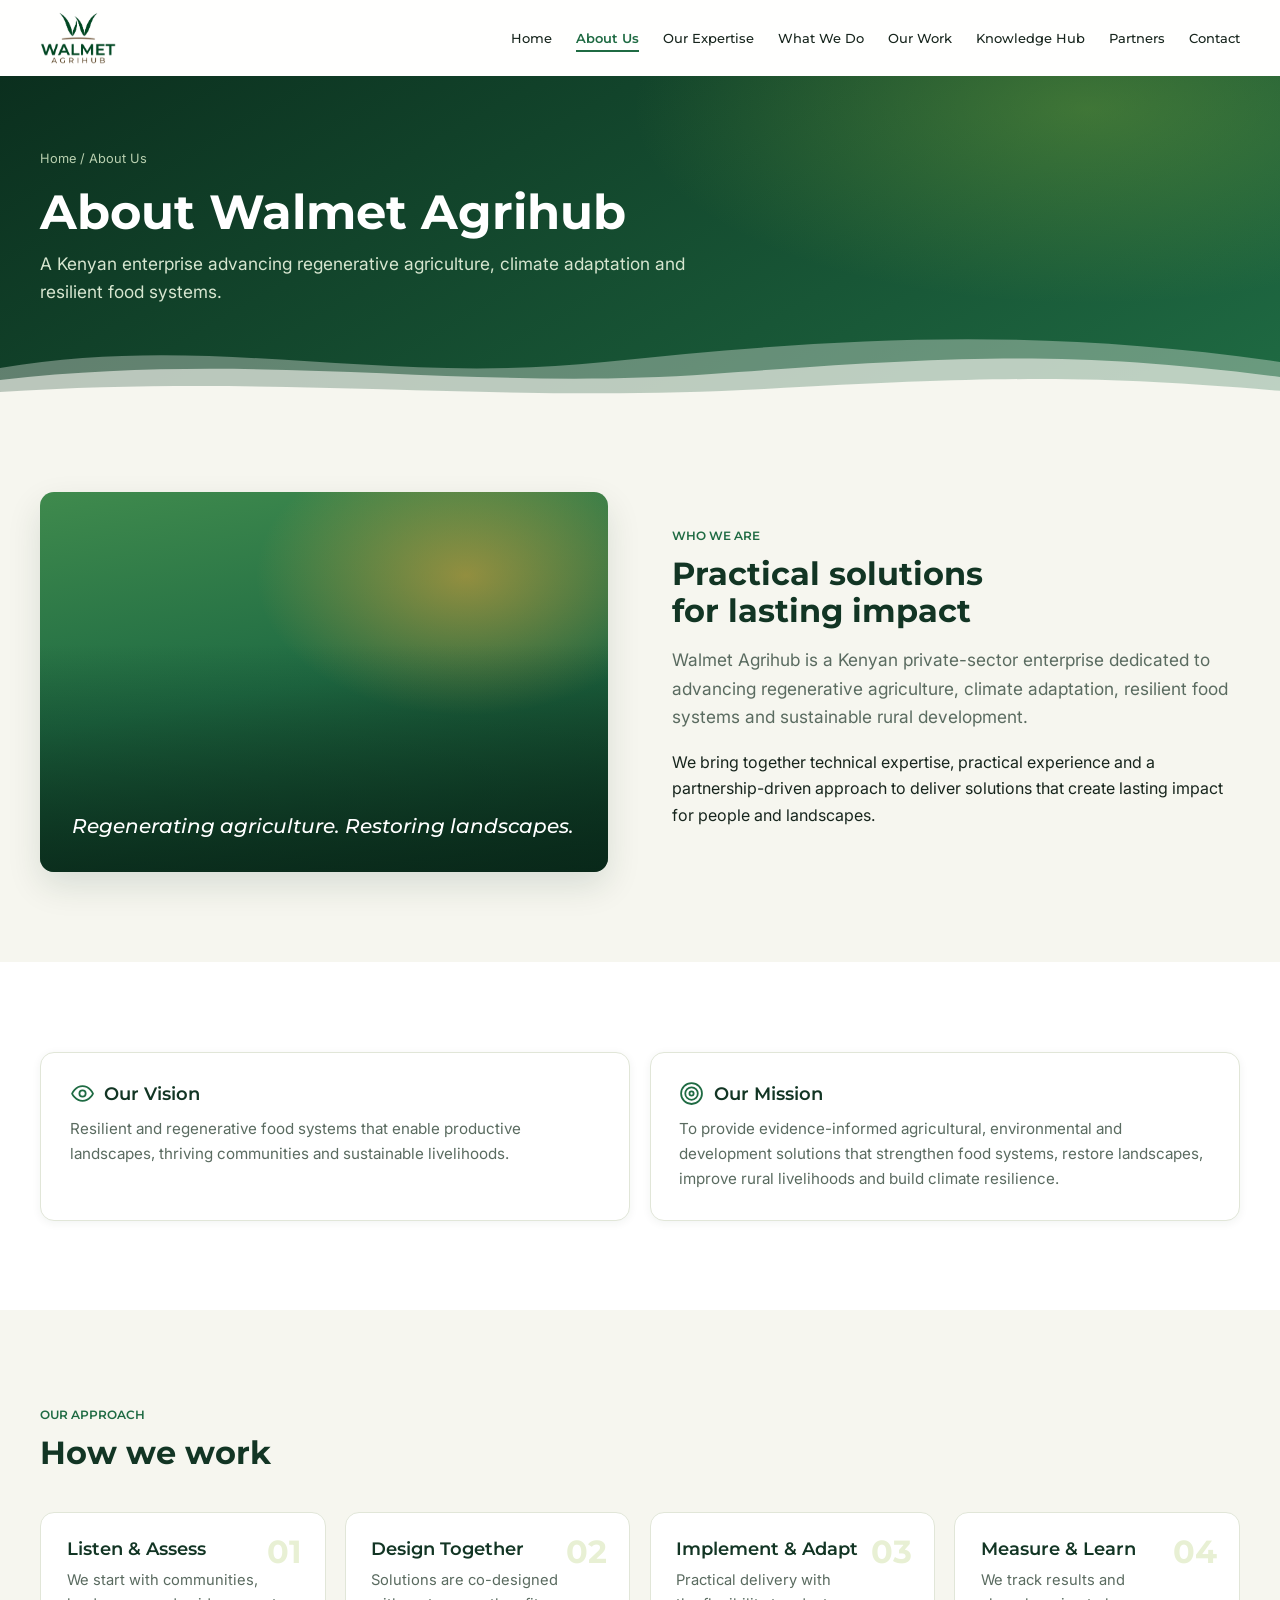
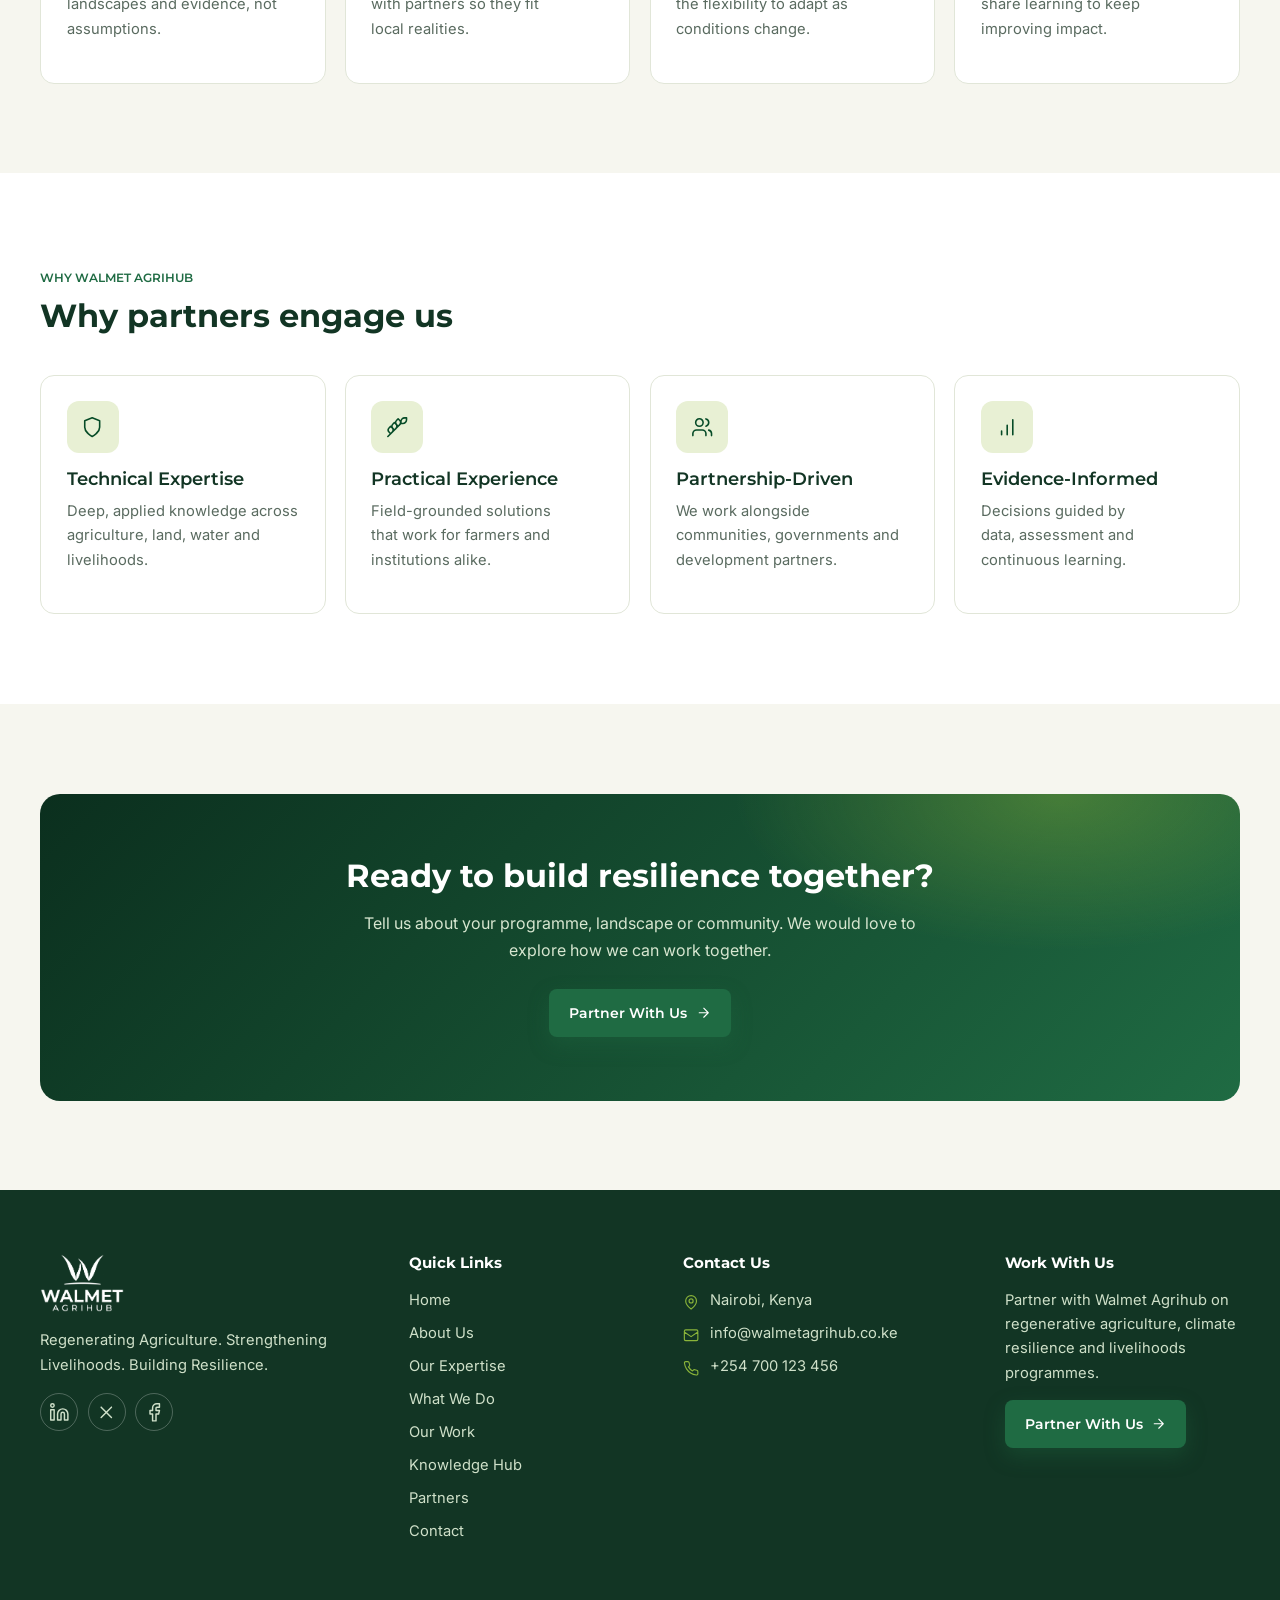
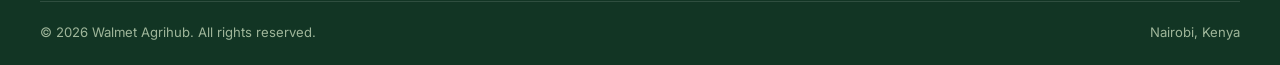
==== about.html @ 6f963b5f "first commit" ====
<!DOCTYPE html>
<html lang="en">
<head>
  <meta charset="UTF-8">
  <meta name="viewport" content="width=device-width, initial-scale=1">
  <title>About Us | Walmet Agrihub</title>
  <meta name="description" content="Learn about Walmet Agrihub: our vision, mission, approach and why partners choose us for regenerative and climate-smart agriculture in Kenya.">
  <meta name="theme-color" content="#064b27">
  <link rel="canonical" href="https://www.walmetagrihub.co.ke/about.html">
  <meta property="og:type" content="website">
  <meta property="og:title" content="About Us | Walmet Agrihub">
  <meta property="og:description" content="Learn about Walmet Agrihub: our vision, mission, approach and why partners choose us for regenerative and climate-smart agriculture in Kenya.">
  <meta property="og:site_name" content="Walmet Agrihub">
  <link rel="icon" type="image/png" href="favicon.png">
  <link rel="preconnect" href="https://fonts.googleapis.com">
  <link rel="preconnect" href="https://fonts.gstatic.com" crossorigin>
  <link rel="stylesheet" href="https://fonts.googleapis.com/css2?family=Inter:wght@400;500;600&family=Montserrat:ital,wght@0,500;0,600;0,700;1,500&display=swap">
  <link rel="stylesheet" href="styles.css">
  <script>document.documentElement.classList.add('js')</script>
</head>
<body>
<a class="skip-link" href="#main">Skip to content</a>
<header class="site-header">
  <div class="container">
    <a class="brand" href="index.html" aria-label="Walmet Agrihub home">
      <img src="logo.png" alt="Walmet Agrihub logo" width="76" height="52">
      <span class="brand-tag">Regenerating Agriculture. Strengthening Livelihoods. Building Resilience.</span>
    </a>
    <button class="nav-toggle" aria-label="Toggle menu" aria-expanded="false" aria-controls="site-nav"><span></span></button>
    <nav class="nav" id="site-nav" aria-label="Primary"><a href="index.html">Home</a><a href="about.html" aria-current="page">About Us</a><a href="expertise.html">Our Expertise</a><a href="what-we-do.html">What We Do</a><a href="our-work.html">Our Work</a><a href="knowledge-hub.html">Knowledge Hub</a><a href="partners.html">Partners</a><a href="contact.html">Contact</a></nav>
  </div>
</header>
<main id="main">
<section class="page-hero"><div class="container">
  <div class="crumbs"><a href="index.html">Home</a> / About Us</div>
  <h1>About Walmet Agrihub</h1><p>A Kenyan enterprise advancing regenerative agriculture, climate adaptation and resilient food systems.</p></div><svg class="hills" viewBox="0 0 1440 150" preserveAspectRatio="none" aria-hidden="true">
  <path data-speed="0.10" d="M0 90 C240 30 420 120 680 80 S1160 20 1440 80 V150 H0Z" fill="#f6f6ef" opacity=".35"/>
  <path data-speed="0.05" d="M0 110 C300 60 520 130 800 100 S1200 60 1440 105 V150 H0Z" fill="#f6f6ef" opacity=".6"/>
  <path d="M0 130 C320 100 560 150 860 125 S1250 105 1440 128 V150 H0Z" fill="#f6f6ef"/>
</svg></section>
<section class="section"><div class="container split">
  <div class="visual reveal reveal--left"><blockquote>Regenerating agriculture. Restoring landscapes.</blockquote></div>
  <div class="reveal reveal--right"><span class="eyebrow">Who We Are</span><h2>Practical solutions for lasting impact</h2>
    <p class="lead">Walmet Agrihub is a Kenyan private-sector enterprise dedicated to advancing regenerative agriculture, climate adaptation, resilient food systems and sustainable rural development.</p>
    <p>We bring together technical expertise, practical experience and a partnership-driven approach to deliver solutions that create lasting impact for people and landscapes.</p></div>
</div></section>
<section class="section section--white"><div class="container grid grid--2">
  <div class="vm-card reveal"><h3><svg class="icon " viewBox="0 0 24 24" aria-hidden="true"><path d="M2 12s3-7 10-7 10 7 10 7-3 7-10 7-10-7-10-7Z"/><circle cx="12" cy="12" r="3"/></svg> Our Vision</h3><p>Resilient and regenerative food systems that enable productive landscapes, thriving communities and sustainable livelihoods.</p></div>
  <div class="vm-card reveal" style="--d:.1s;margin:0"><h3><svg class="icon " viewBox="0 0 24 24" aria-hidden="true"><circle cx="12" cy="12" r="10"/><circle cx="12" cy="12" r="6"/><circle cx="12" cy="12" r="2"/></svg> Our Mission</h3><p>To provide evidence-informed agricultural, environmental and development solutions that strengthen food systems, restore landscapes, improve rural livelihoods and build climate resilience.</p></div>
</div></section>
<section class="section"><div class="container"><div class="section-head reveal "><span class="eyebrow">Our Approach</span><h2>How we work</h2></div>
  <div class="grid grid--4"><div class="card reveal" style="--d:0.0s"><span class="num">01</span><h3>Listen & Assess</h3><p>We start with communities, landscapes and evidence, not assumptions.</p></div><div class="card reveal" style="--d:0.08s"><span class="num">02</span><h3>Design Together</h3><p>Solutions are co-designed with partners so they fit local realities.</p></div><div class="card reveal" style="--d:0.16s"><span class="num">03</span><h3>Implement & Adapt</h3><p>Practical delivery with the flexibility to adapt as conditions change.</p></div><div class="card reveal" style="--d:0.24s"><span class="num">04</span><h3>Measure & Learn</h3><p>We track results and share learning to keep improving impact.</p></div></div></div></section>
<section class="section section--white"><div class="container"><div class="section-head reveal "><span class="eyebrow">Why Walmet Agrihub</span><h2>Why partners engage us</h2></div>
  <div class="grid grid--4"><div class="card reveal" style="--d:0.0s"><div class="icon-wrap"><svg class="icon " viewBox="0 0 24 24" aria-hidden="true"><path d="M12 22s8-4 8-10V5l-8-3-8 3v7c0 6 8 10 8 10z"/></svg></div><h3>Technical Expertise</h3><p>Deep, applied knowledge across agriculture, land, water and livelihoods.</p></div><div class="card reveal" style="--d:0.08s"><div class="icon-wrap"><svg class="icon " viewBox="0 0 24 24" aria-hidden="true"><path d="M2 22 16 8M3.47 12.53 5 11l1.53 1.53a3.5 3.5 0 0 1 0 4.94L5 19l-1.53-1.53a3.5 3.5 0 0 1 0-4.94ZM7.47 8.53 9 7l1.53 1.53a3.5 3.5 0 0 1 0 4.94L9 15l-1.53-1.53a3.5 3.5 0 0 1 0-4.94ZM11.47 4.53 13 3l1.53 1.53a3.5 3.5 0 0 1 0 4.94L13 11l-1.53-1.53a3.5 3.5 0 0 1 0-4.94ZM20 2h2v2a4 4 0 0 1-4 4h-2V6a4 4 0 0 1 4-4Z"/></svg></div><h3>Practical Experience</h3><p>Field-grounded solutions that work for farmers and institutions alike.</p></div><div class="card reveal" style="--d:0.16s"><div class="icon-wrap"><svg class="icon " viewBox="0 0 24 24" aria-hidden="true"><path d="M16 21v-2a4 4 0 0 0-4-4H6a4 4 0 0 0-4 4v2M9 11a4 4 0 1 0 0-8 4 4 0 0 0 0 8zM22 21v-2a4 4 0 0 0-3-3.87M16 3.13a4 4 0 0 1 0 7.75"/></svg></div><h3>Partnership-Driven</h3><p>We work alongside communities, governments and development partners.</p></div><div class="card reveal" style="--d:0.24s"><div class="icon-wrap"><svg class="icon " viewBox="0 0 24 24" aria-hidden="true"><path d="M12 20V10M18 20V4M6 20v-4"/></svg></div><h3>Evidence-Informed</h3><p>Decisions guided by data, assessment and continuous learning.</p></div></div></div></section>
<section class="section"><div class="container"><div class="cta-band reveal">
  <h2>Ready to build resilience together?</h2><p>Tell us about your programme, landscape or community. We would love to explore how we can work together.</p>
  <a class="btn btn--primary" href="contact.html#enquiry">Partner With Us <svg class="icon " viewBox="0 0 24 24" aria-hidden="true"><path d="M5 12h14M12 5l7 7-7 7"/></svg></a></div></div></section>
</main>
<footer class="site-footer">
  <div class="container footer-grid">
    <div>
      <img class="footer-logo" src="logo.png" alt="Walmet Agrihub">
      <p>Regenerating Agriculture. Strengthening Livelihoods. Building Resilience.</p>
      <div class="social">
        <a href="https://www.linkedin.com/" aria-label="LinkedIn" target="_blank" rel="noopener"><svg class="icon " viewBox="0 0 24 24" aria-hidden="true"><path d="M16 8a6 6 0 0 1 6 6v7h-4v-7a2 2 0 0 0-4 0v7h-4v-7a6 6 0 0 1 6-6zM2 9h4v12H2zM4 6a2 2 0 1 0 0-4 2 2 0 0 0 0 4z"/></svg></a>
        <a href="https://x.com/" aria-label="X" target="_blank" rel="noopener"><svg class="icon " viewBox="0 0 24 24" aria-hidden="true"><path d="M18 6 6 18M6 6l12 12"/></svg></a>
        <a href="https://www.facebook.com/" aria-label="Facebook" target="_blank" rel="noopener"><svg class="icon " viewBox="0 0 24 24" aria-hidden="true"><path d="M18 2h-3a5 5 0 0 0-5 5v3H7v4h3v8h4v-8h3l1-4h-4V7a1 1 0 0 1 1-1h3z"/></svg></a>
      </div>
    </div>
    <div><h4>Quick Links</h4><ul><li><a href="index.html">Home</a></li><li><a href="about.html">About Us</a></li><li><a href="expertise.html">Our Expertise</a></li><li><a href="what-we-do.html">What We Do</a></li><li><a href="our-work.html">Our Work</a></li><li><a href="knowledge-hub.html">Knowledge Hub</a></li><li><a href="partners.html">Partners</a></li><li><a href="contact.html">Contact</a></li></ul></div>
    <div><h4>Contact Us</h4>
      <ul class="footer-contact">
        <li><svg class="icon " viewBox="0 0 24 24" aria-hidden="true"><path d="M20 10c0 6-8 12-8 12s-8-6-8-12a8 8 0 0 1 16 0z"/><circle cx="12" cy="10" r="3"/></svg><span>Nairobi, Kenya</span></li>
        <li><svg class="icon " viewBox="0 0 24 24" aria-hidden="true"><path d="M4 4h16a2 2 0 0 1 2 2v12a2 2 0 0 1-2 2H4a2 2 0 0 1-2-2V6a2 2 0 0 1 2-2zM22 7l-10 7L2 7"/></svg><a href="mailto:info@walmetagrihub.co.ke">info@walmetagrihub.co.ke</a></li>
        <li><svg class="icon " viewBox="0 0 24 24" aria-hidden="true"><path d="M22 16.92v3a2 2 0 0 1-2.18 2 19.8 19.8 0 0 1-8.63-3.07 19.5 19.5 0 0 1-6-6 19.8 19.8 0 0 1-3.07-8.67A2 2 0 0 1 4.11 2h3a2 2 0 0 1 2 1.72c.13.96.36 1.9.7 2.81a2 2 0 0 1-.45 2.11L8.09 9.91a16 16 0 0 0 6 6l1.27-1.27a2 2 0 0 1 2.11-.45c.91.34 1.85.57 2.81.7A2 2 0 0 1 22 16.92z"/></svg><a href="tel:+254700123456">+254 700 123 456</a></li>
      </ul></div>
    <div><h4>Work With Us</h4><p>Partner with Walmet Agrihub on regenerative agriculture, climate resilience and livelihoods programmes.</p>
      <a class="btn btn--primary" href="contact.html#enquiry">Partner With Us <svg class="icon " viewBox="0 0 24 24" aria-hidden="true"><path d="M5 12h14M12 5l7 7-7 7"/></svg></a></div>
  </div>
  <div class="container footer-bottom"><span>&copy; <span data-year>2026</span> Walmet Agrihub. All rights reserved.</span><span>Nairobi, Kenya</span></div>
</footer>
<script src="main.js" defer></script>

</body>
</html>
---- styles.css ----
:root {
  /* Brand greens */
  --green-900: #0b2f1e;
  --green-800: #123524;   /* footer / dark bands */
  --green-700: #064b27;   /* logo green */
  --green-600: #1f6b43;   /* primary buttons */
  --green-500: #2f8a57;
  --lime:      #8ab43a;   /* accent */
  --lime-soft: #e8f0d4;

  /* Earth + sun */
  --brown:     #5b3a1a;   /* logo brown */
  --sun:       #e8a33a;

  /* Neutrals */
  --cream:  #f6f6ef;
  --paper:  #ffffff;
  --ink:    #17251d;
  --muted:  #5a6b60;
  --line:   #e1e6d8;

  /* Type */
  --font-head: "Montserrat", "Segoe UI", system-ui, sans-serif;
  --font-body: "Inter", "Segoe UI", system-ui, sans-serif;

  /* Layout */
  --container: 1200px;
  --header-h: 76px;
  --radius: 14px;
  --radius-sm: 8px;

  /* Elevation + motion */
  --shadow-sm: 0 2px 10px rgba(11, 47, 30, .06);
  --shadow-md: 0 14px 34px rgba(11, 47, 30, .12);
  --ease: cubic-bezier(.22, .61, .36, 1);
}

/* base.css — reset, typography, utilities */
*, *::before, *::after { box-sizing: border-box; }
html { scroll-behavior: smooth; scroll-padding-top: calc(var(--header-h) + 16px); }
body {
  margin: 0; font-family: var(--font-body); color: var(--ink);
  background: var(--cream); line-height: 1.65; -webkit-font-smoothing: antialiased;
}
img, svg { max-width: 100%; display: block; }
a { color: inherit; text-decoration: none; }
ul { margin: 0; padding: 0; list-style: none; }
h1, h2, h3, h4 { font-family: var(--font-head); color: var(--green-800); line-height: 1.15; margin: 0 0 .5em; }
h1 { font-size: 3rem; font-weight: 700; letter-spacing: 0; text-wrap: balance; }
h2 { font-size: 2rem; font-weight: 700; text-wrap: balance; }
h3 { font-size: 1.12rem; font-weight: 600; }
p  { margin: 0 0 1em; }

:focus-visible { outline: 3px solid var(--lime); outline-offset: 3px; border-radius: 4px; }
::selection { background: var(--lime); color: var(--green-900); }

.container { width: min(var(--container), 100% - 2.5rem); margin-inline: auto; }
.section { padding: clamp(3.5rem, 7vw, 6rem) 0; }
.section--white { background: var(--paper); }
.section--dark  { background: var(--green-800); color: #e9f1e4; }
.section--dark h2, .section--dark h3 { color: #fff; }

.eyebrow {
  display: inline-block; font: 600 .75rem/1 var(--font-head);
  letter-spacing: 0; text-transform: uppercase; color: var(--green-600); margin-bottom: .9rem;
}
.section--dark .eyebrow, .hero .eyebrow { color: var(--lime); }
.lead { font-size: 1.08rem; color: var(--muted); max-width: 62ch; }
.section-head { max-width: 680px; margin-bottom: 2.5rem; }
.section-head p, .section p { text-wrap: pretty; }
.section-head--row { display: flex; justify-content: space-between; align-items: end; gap: 1rem; max-width: none; flex-wrap: wrap; }
.center { text-align: center; margin-inline: auto; }

.sr-only { position: absolute; width: 1px; height: 1px; overflow: hidden; clip: rect(0 0 0 0); white-space: nowrap; }
.skip-link { position: absolute; left: 1rem; top: -4rem; background: var(--green-700); color: #fff; padding: .6rem 1rem; border-radius: 6px; z-index: 200; }
.skip-link:focus { top: 1rem; }

.icon { width: 1.4em; height: 1.4em; fill: none; stroke: currentColor; stroke-width: 1.7; stroke-linecap: round; stroke-linejoin: round; flex: none; }

/* layout.css — header, nav, hero, page hero, footer */

/* ---------- Header ---------- */
.site-header {
  position: fixed; inset: 0 0 auto 0; z-index: 100; height: var(--header-h);
  background: rgba(255,255,255,.92); backdrop-filter: blur(10px);
  border-bottom: 1px solid transparent; transition: box-shadow .3s, border-color .3s, height .3s;
}
.site-header.is-scrolled { box-shadow: var(--shadow-sm); border-color: var(--line); --header-h: 66px; height: 66px; }
.site-header .container { height: 100%; display: flex; align-items: center; justify-content: space-between; gap: 1.5rem; }

.brand { display: flex; align-items: center; gap: 1rem; }
.brand img { height: 52px; width: auto; transition: height .3s; }
.is-scrolled .brand img { height: 44px; }
.brand-tag { display: none; font-size: .7rem; line-height: 1.35; color: var(--green-700); border-left: 1px solid var(--line); padding-left: 1rem; max-width: 150px; }

.nav { display: flex; align-items: center; gap: 1.5rem; }
.nav a { position: relative; font: 500 .84rem var(--font-head); color: var(--ink); padding: .4rem 0; white-space: nowrap; }
.nav a::after {
  content: ""; position: absolute; left: 0; bottom: 0; height: 2px; width: 100%;
  background: var(--green-600); transform: scaleX(0); transform-origin: left; transition: transform .35s var(--ease);
}
.nav a:hover::after, .nav a[aria-current="page"]::after { transform: scaleX(1); }
.nav a[aria-current="page"] { color: var(--green-600); font-weight: 600; }

.nav-toggle { display: none; width: 44px; height: 44px; border: 0; background: none; cursor: pointer; position: relative; }
.nav-toggle span, .nav-toggle span::before, .nav-toggle span::after {
  content: ""; position: absolute; left: 11px; width: 22px; height: 2px; background: var(--green-800); transition: transform .3s, opacity .3s;
}
.nav-toggle span { top: 21px; }
.nav-toggle span::before { top: -7px; left: 0; }
.nav-toggle span::after  { top: 7px;  left: 0; }
.nav-toggle[aria-expanded="true"] span { background: transparent; }
.nav-toggle[aria-expanded="true"] span::before { transform: translateY(7px) rotate(45deg); }
.nav-toggle[aria-expanded="true"] span::after  { transform: translateY(-7px) rotate(-45deg); }

@media (min-width: 1480px) { .brand-tag { display: block; max-width: 210px; } }
@media (max-width: 1100px) {
  .nav-toggle { display: block; }
  .nav {
    position: absolute; top: 100%; left: 0; right: 0; flex-direction: column; align-items: stretch; gap: 0;
    background: #fff; border-bottom: 1px solid var(--line); box-shadow: var(--shadow-md);
    max-height: 0; overflow: hidden; transition: max-height .45s var(--ease);
  }
  .nav.is-open { max-height: 520px; }
  .nav a { padding: .95rem 1.5rem; border-top: 1px solid var(--line); font-size: .95rem; }
  .nav a::after { display: none; }
}

main { padding-top: var(--header-h); }

/* ---------- Home hero ---------- */
.hero {
  position: relative; color: #fff; overflow: hidden; isolation: isolate;
  min-height: min(86vh, 760px); display: flex; align-items: center;
  /* Drop a real photo at web/assets/img/hero.jpg — it layers over the gradient automatically */
  background:
    url("../img/hero.jpg") center / cover no-repeat,
    radial-gradient(900px 420px at 80% 18%, rgba(232,163,58,.45), transparent 62%),
    linear-gradient(160deg, #0b2f1e 0%, #1f6b43 55%, #3f8a4d 100%);
}
.hero::before { /* legibility veil */
  content: ""; position: absolute; inset: 0; z-index: -1;
  background: linear-gradient(90deg, rgba(8,38,24,.82) 0%, rgba(8,38,24,.45) 55%, rgba(8,38,24,.15) 100%);
}
.hero-inner { padding: 4rem 0 7rem; display: grid; grid-template-columns: minmax(0, 1.25fr) minmax(0, .75fr); gap: 3rem; align-items: center; }
.hero-inner > * { min-width: 0; }
.hero h1 { color: #fff; font-size: 2.75rem; }
.hero h1 span { display: block; }
.hero p.lead { color: #e4eede; max-width: 52ch; margin: 1.2rem 0 2rem; }
.hero-actions { display: flex; flex-wrap: wrap; gap: .9rem; }

.hero-chips { display: grid; gap: .9rem; justify-self: end; }
.chip {
  display: flex; align-items: center; gap: .8rem; padding: .55rem 1.1rem .55rem .6rem;
  background: rgba(255,255,255,.12); border: 1px solid rgba(255,255,255,.28); border-radius: 999px;
  backdrop-filter: blur(6px); font: 600 .82rem/1.2 var(--font-head); width: fit-content;
}
.chip i { display: grid; place-items: center; width: 40px; height: 40px; border-radius: 50%; border: 1.5px solid rgba(255,255,255,.7); }

.hills { position: absolute; left: 0; right: 0; bottom: -1px; width: 100%; height: 150px; z-index: -1; pointer-events: none; }
.hills path { transition: transform .1s linear; }
.sun-glow {
  position: absolute; z-index: -1; right: 12%; top: 8%; width: 260px; height: 260px; border-radius: 50%;
  background: radial-gradient(circle, rgba(232,163,58,.55), transparent 68%); pointer-events: none;
}

@media (max-width: 900px) {
  h1 { font-size: 2.5rem; }
  h2 { font-size: 1.8rem; }
  .hero-inner { grid-template-columns: 1fr; padding-bottom: 6rem; }
  .hero h1 { font-size: 2.45rem; }
  .hero-chips { grid-template-columns: 1fr 1fr; justify-self: stretch; }
  .chip { width: auto; }
}
@media (max-width: 520px) {
  h1 { font-size: 2.1rem; }
  h2 { font-size: 1.6rem; }
  .hero h1 { font-size: 2.05rem; }
  .hero-actions { align-items: stretch; }
  .hero-actions .btn { flex: 1 1 100%; }
  .hero-chips { grid-template-columns: 1fr; }
}

/* ---------- Inner page hero ---------- */
.page-hero {
  position: relative; overflow: hidden; color: #fff; padding: 4.5rem 0 6rem; isolation: isolate;
  background:
    radial-gradient(700px 300px at 85% 10%, rgba(138,180,58,.35), transparent 65%),
    linear-gradient(150deg, var(--green-900), var(--green-600));
}
.page-hero h1 { color: #fff; margin-bottom: .6rem; }
.page-hero p { color: #d7e6d0; max-width: 60ch; font-size: 1.08rem; margin: 0; }
.crumbs { font-size: .8rem; color: #b9d0b0; margin-bottom: 1rem; }
.crumbs a:hover { color: #fff; }
.page-hero .hills { height: 90px; }

/* ---------- Footer ---------- */
.site-footer { background: var(--green-800); color: #cfe0c9; padding: 4rem 0 0; font-size: .92rem; }
.footer-grid { display: grid; grid-template-columns: 1.4fr 1fr 1.2fr 1fr; gap: 2.5rem; padding-bottom: 3rem; }
.footer-logo { height: 58px; width: auto; filter: brightness(0) invert(1); margin-bottom: 1rem; }
.site-footer h4 { color: #fff; font-size: .95rem; margin-bottom: 1rem; }
.site-footer li { margin-bottom: .55rem; }
.site-footer a { transition: color .25s; }
.site-footer a:hover { color: var(--lime); }
.footer-contact li { display: flex; gap: .65rem; align-items: flex-start; }
.footer-contact .icon { width: 1.1em; margin-top: .25em; color: var(--lime); }
.social { display: flex; gap: .6rem; margin-top: 1rem; }
.social a { display: grid; place-items: center; width: 38px; height: 38px; border-radius: 50%; border: 1px solid rgba(255,255,255,.25); transition: background .25s, transform .25s; }
.social a:hover { background: var(--lime); color: var(--green-900); transform: translateY(-3px); }
.footer-bottom { border-top: 1px solid rgba(255,255,255,.12); padding: 1.3rem 0; display: flex; justify-content: space-between; flex-wrap: wrap; gap: .8rem; font-size: .82rem; color: #9fb69a; }
@media (max-width: 900px) { .footer-grid { grid-template-columns: 1fr 1fr; } }
@media (max-width: 560px) { .footer-grid { grid-template-columns: 1fr; } }

/* components.css — buttons, cards, grids, forms, filters */

/* ---------- Buttons ---------- */
.btn {
  display: inline-flex; align-items: center; justify-content: center; gap: .55rem; min-height: 48px; max-width: 100%;
  padding: .7rem 1.15rem; border-radius: 8px; text-align: center; line-height: 1.25;
  font: 600 .88rem var(--font-head); border: 1.5px solid transparent; cursor: pointer;
  transition: transform .3s var(--ease), background .3s, color .3s, box-shadow .3s, border-color .3s;
}
.btn .icon { width: 1.1em; height: 1.1em; transition: transform .3s var(--ease); }
.btn:hover .icon { transform: translateX(4px); }
.btn:hover { transform: translateY(-2px); }
.btn--primary { background: var(--green-600); color: #fff; box-shadow: 0 8px 20px rgba(31,107,67,.35); }
.btn--primary:hover { background: var(--green-500); }
.btn--ghost { color: #fff; border-color: rgba(255,255,255,.65); background: rgba(255,255,255,.06); }
.btn--ghost:hover { background: #fff; color: var(--green-800); }
.btn--outline { color: var(--green-700); border-color: var(--green-600); }
.btn--outline:hover { background: var(--green-600); color: #fff; }
.link-arrow { display: inline-flex; align-items: center; gap: .4rem; font: 600 .85rem var(--font-head); color: var(--green-600); }
.link-arrow .icon { width: 1em; height: 1em; transition: transform .3s var(--ease); }
.link-arrow:hover .icon { transform: translateX(5px); }

/* ---------- Focus strip (home) ---------- */
.focus-strip { background: var(--paper); border-bottom: 1px solid var(--line); }
.focus-grid { display: grid; grid-template-columns: repeat(4, 1fr); }
.focus-item { padding: 2.2rem 1.5rem; text-align: center; border-right: 1px solid var(--line); transition: background .35s; }
.focus-item:last-child { border-right: 0; }
.focus-item .icon { width: 2rem; height: 2rem; margin: 0 auto .8rem; color: var(--green-600); transition: transform .45s var(--ease); }
.focus-item:hover { background: var(--lime-soft); }
.focus-item:hover .icon { transform: translateY(-5px) scale(1.08); }
.focus-item h3 { margin-bottom: .3rem; }
.focus-item p { margin: 0; font-size: .88rem; color: var(--muted); }
@media (max-width: 800px) { .focus-grid { grid-template-columns: 1fr 1fr; } .focus-item { border-bottom: 1px solid var(--line); } }

/* ---------- Split (who we are) ---------- */
.split { display: grid; grid-template-columns: minmax(0, 1fr) minmax(0, 1fr); gap: clamp(2rem, 5vw, 4.5rem); align-items: center; }
.split--3 { grid-template-columns: minmax(0, .9fr) minmax(0, 1fr) minmax(0, .9fr); }
.visual {
  position: relative; min-height: 380px; border-radius: var(--radius); overflow: hidden; color: #fff; display: flex; align-items: flex-end;
  background:
    url("../img/about.jpg") center / cover no-repeat,
    radial-gradient(300px 200px at 75% 22%, rgba(232,163,58,.55), transparent 70%),
    linear-gradient(170deg, #3f8a4d 0%, #1f6b43 50%, #0b2f1e 100%);
  box-shadow: var(--shadow-md);
}
.visual::after { content: ""; position: absolute; inset: 0; background: linear-gradient(180deg, transparent 40%, rgba(8,38,24,.75)); }
.visual blockquote { position: relative; z-index: 1; margin: 0; padding: 2rem; font: italic 500 1.25rem/1.4 var(--font-head); }
.vm-card { background: var(--paper); border: 1px solid var(--line); border-radius: var(--radius); padding: 1.8rem; box-shadow: var(--shadow-sm); }
.vm-card + .vm-card { margin-top: 1rem; }
.vm-card h3 { display: flex; align-items: center; gap: .6rem; }
.vm-card .icon { color: var(--green-600); }
.vm-card p { margin: 0; color: var(--muted); font-size: .95rem; }
@media (max-width: 900px) { .split, .split--3 { grid-template-columns: 1fr; } }

/* ---------- Generic card grids ---------- */
.grid { display: grid; gap: 1.2rem; }
.grid--4 { grid-template-columns: repeat(4, minmax(0, 1fr)); }
.grid--3 { grid-template-columns: repeat(3, minmax(0, 1fr)); }
.grid--2 { grid-template-columns: repeat(2, minmax(0, 1fr)); }
@media (max-width: 1000px) { .grid--4 { grid-template-columns: repeat(2, 1fr); } .grid--3 { grid-template-columns: repeat(2, 1fr); } }
@media (max-width: 620px)  { .grid--4, .grid--3, .grid--2 { grid-template-columns: 1fr; } }

.card {
  position: relative; background: var(--paper); border: 1px solid var(--line); border-radius: var(--radius); padding: 1.6rem;
  transition: transform .4s var(--ease), box-shadow .4s var(--ease), border-color .4s;
}
.card::before { /* growing accent line */
  content: ""; position: absolute; left: 1.6rem; top: 0; height: 3px; width: 0; background: var(--lime); border-radius: 0 0 3px 3px; transition: width .5s var(--ease);
}
.card:hover { transform: translateY(-6px); box-shadow: var(--shadow-md); border-color: transparent; }
.card:hover::before { width: calc(100% - 3.2rem); }
.card .icon-wrap {
  display: grid; place-items: center; width: 52px; height: 52px; border-radius: 12px; margin-bottom: 1rem;
  background: var(--lime-soft); color: var(--green-700); transition: background .35s, color .35s, transform .45s var(--ease);
}
.card:hover .icon-wrap { background: var(--green-600); color: #fff; transform: rotate(-6deg) scale(1.06); }
.card p { color: var(--muted); font-size: .92rem; margin-bottom: 1rem; }
.card ul.ticks li { position: relative; padding-left: 1.4rem; font-size: .88rem; color: var(--muted); margin-bottom: .35rem; }
.card ul.ticks li::before { content: ""; position: absolute; left: 0; top: .6em; width: .6rem; height: .6rem; border-radius: 50%; background: var(--lime); }
.card .num { position: absolute; right: 1.4rem; top: 1.2rem; font: 700 2rem var(--font-head); color: var(--lime-soft); }

/* ---------- Work band (dark) ---------- */
.work-band { display: grid; grid-template-columns: .85fr 2.15fr; gap: 3rem; align-items: center; }
.work-tiles { display: grid; grid-template-columns: repeat(4, 1fr); gap: 1rem; }
.tile { border-radius: var(--radius-sm); overflow: hidden; background: #fff; color: var(--ink); transition: transform .4s var(--ease), box-shadow .4s; }
.tile:hover { transform: translateY(-6px); box-shadow: 0 18px 36px rgba(0,0,0,.35); }
.tile .thumb { height: 120px; }
.tile div.t-body { padding: .8rem .9rem 1rem; font: 600 .78rem/1.3 var(--font-head); }
.tile small { display: block; margin-top: .3rem; color: var(--green-600); font-weight: 600; }
@media (max-width: 1000px) { .work-band { grid-template-columns: 1fr; } .work-tiles { grid-template-columns: 1fr 1fr; } }

/* Thumbs: gradient fallbacks per theme. Add real photos via data.js `image`. */
.thumb { position: relative; background-size: cover; background-position: center; display: grid; place-items: center; color: rgba(255,255,255,.9); overflow: hidden; }
.thumb img { position: absolute; inset: 0; width: 100%; height: 100%; object-fit: cover; transition: transform .8s var(--ease); }
.tile:hover .thumb img, .work-card:hover .thumb img, .post:hover .thumb img { transform: scale(1.07); }
.thumb .icon { width: 2.4rem; height: 2.4rem; opacity: .85; }
.th-climate  { background: linear-gradient(135deg, #1f6b43, #8ab43a); }
.th-asal     { background: linear-gradient(135deg, #8a5a2b, #e8a33a); }
.th-food     { background: linear-gradient(135deg, #2f8a57, #c9d96a); }
.th-water    { background: linear-gradient(135deg, #0f5d73, #4fb3c8); }
.th-liveli   { background: linear-gradient(135deg, #5b3a1a, #b7863f); }
.th-land     { background: linear-gradient(135deg, #0b2f1e, #3f8a4d); }
.th-article  { background: linear-gradient(135deg, #1f6b43, #5aa56a); }
.th-pub      { background: linear-gradient(135deg, #0b2f1e, #1f6b43); }
.th-brief    { background: linear-gradient(135deg, #5b3a1a, #8ab43a); }
.th-case     { background: linear-gradient(135deg, #0f5d73, #2f8a57); }
.th-insight  { background: linear-gradient(135deg, #8a5a2b, #8ab43a); }

/* ---------- Impact strip ---------- */
.impact { display: grid; justify-items: start; gap: .8rem; }
.impact p { margin: 0; font: 500 1.05rem var(--font-head); color: var(--green-800); }
.sdgs { display: grid; grid-template-columns: repeat(4, 76px); gap: .65rem; }
.sdg { width: 76px; height: 76px; border-radius: 6px; color: #fff; display: flex; flex-direction: column; justify-content: space-between; padding: .45rem .5rem; font: 700 1.15rem/1 var(--font-head); transition: transform .35s var(--ease); }
.sdg small { font: 600 .55rem/1.1 var(--font-head); text-transform: uppercase; letter-spacing: 0; }
.sdg:hover { transform: translateY(-5px) rotate(-3deg); }
@media (max-width: 520px) { .sdgs { grid-template-columns: repeat(2, 76px); } }

/* ---------- Partners ---------- */
.partner-slot {
  display: grid; place-items: center; min-height: 92px; padding: 1rem; text-align: center; background: var(--paper);
  border: 1.5px dashed #c9d3bd; border-radius: var(--radius-sm); color: #8a9a8c; font: 600 .8rem var(--font-head);
  transition: border-color .3s, color .3s, transform .3s var(--ease);
}
.partner-slot:hover { border-color: var(--green-500); color: var(--green-600); transform: translateY(-3px); }
.partner-slot img { max-height: 56px; width: auto; filter: grayscale(1); opacity: .8; transition: filter .3s, opacity .3s; }
.partner-slot:hover img { filter: none; opacity: 1; }
.cat-pills { display: flex; flex-wrap: wrap; gap: .7rem; }
.pill { padding: .55rem 1.1rem; border-radius: 999px; background: var(--paper); border: 1px solid var(--line); font: 600 .82rem var(--font-head); color: var(--green-700); }

/* ---------- CTA band ---------- */
.cta-band {
  position: relative; overflow: hidden; border-radius: 20px; padding: clamp(2.5rem, 5vw, 4rem); color: #fff; text-align: center; isolation: isolate;
  background: radial-gradient(500px 240px at 85% 0%, rgba(138,180,58,.4), transparent 65%), linear-gradient(135deg, var(--green-900), var(--green-600));
}
.cta-band h2 { color: #fff; }
.cta-band p { color: #d7e6d0; max-width: 56ch; margin: 0 auto 1.6rem; }

/* ---------- Filters + work/knowledge cards ---------- */
.filters { display: flex; flex-wrap: wrap; gap: .6rem; margin-bottom: 2rem; align-items: center; }
.filter-btn { padding: .55rem 1.1rem; border-radius: 999px; border: 1px solid var(--line); background: var(--paper); font: 600 .8rem var(--font-head); color: var(--green-800); cursor: pointer; transition: all .3s var(--ease); }
.filter-btn:hover { border-color: var(--green-500); }
.filter-btn.is-active { background: var(--green-600); color: #fff; border-color: var(--green-600); }
.search-input { margin-left: auto; padding: .6rem 1rem; border-radius: 999px; border: 1px solid var(--line); font: inherit; font-size: .9rem; min-width: 220px; }
.search-input:focus { outline: 2px solid var(--lime); }

.work-card, .post { background: var(--paper); border: 1px solid var(--line); border-radius: var(--radius); overflow: hidden; display: flex; flex-direction: column; transition: transform .4s var(--ease), box-shadow .4s; }
.work-card:hover, .post:hover { transform: translateY(-6px); box-shadow: var(--shadow-md); }
.work-card .thumb, .post .thumb { height: 170px; }
.card-body { padding: 1.3rem 1.4rem 1.5rem; display: flex; flex-direction: column; flex: 1; }
.card-body h3 { margin-bottom: .4rem; }
.card-body p { color: var(--muted); font-size: .9rem; flex: 1; }
.badge { align-self: flex-start; font: 600 .68rem var(--font-head); letter-spacing: 0; text-transform: uppercase; padding: .3rem .65rem; border-radius: 999px; background: var(--lime-soft); color: var(--green-700); margin-bottom: .8rem; }
.meta { font-size: .78rem; color: #7b8a7e; margin-bottom: .5rem; }
.empty { grid-column: 1 / -1; text-align: center; padding: 3rem 1rem; color: var(--muted); }

/* ---------- Contact ---------- */
.contact-grid { display: grid; grid-template-columns: 1.3fr .9fr; gap: 2.5rem; align-items: start; }
@media (max-width: 900px) { .contact-grid { grid-template-columns: 1fr; } }
.form { background: var(--paper); border: 1px solid var(--line); border-radius: var(--radius); padding: clamp(1.4rem, 3vw, 2.2rem); box-shadow: var(--shadow-sm); }
.form-row { display: grid; grid-template-columns: 1fr 1fr; gap: 1rem; }
@media (max-width: 600px) { .form-row { grid-template-columns: 1fr; } }
.field { margin-bottom: 1.1rem; }
.field label { display: block; font: 600 .82rem var(--font-head); margin-bottom: .4rem; color: var(--green-800); }
.field input, .field select, .field textarea {
  width: 100%; padding: .8rem 1rem; border-radius: 10px; border: 1.5px solid var(--line); background: #fbfcf8; font: inherit; color: inherit;
  transition: border-color .25s, box-shadow .25s, background .25s;
}
.field textarea { min-height: 150px; resize: vertical; }
.field input:focus, .field select:focus, .field textarea:focus { outline: none; border-color: var(--green-500); box-shadow: 0 0 0 4px rgba(138,180,58,.25); background: #fff; }
.field.has-error input, .field.has-error select, .field.has-error textarea { border-color: #c0392b; }
.field .err { display: none; color: #c0392b; font-size: .78rem; margin-top: .3rem; }
.field.has-error .err { display: block; }
.hp { position: absolute; left: -9999px; }
.form-status { margin-top: 1rem; padding: .9rem 1rem; border-radius: 10px; font-size: .92rem; display: none; }
.form-status.ok { display: block; background: var(--lime-soft); color: var(--green-800); }
.form-status.fail { display: block; background: #fbe9e6; color: #8a2a1e; }
.info-list li { display: flex; gap: 1rem; padding: 1.1rem 0; border-bottom: 1px solid var(--line); }
.info-list li:last-child { border: 0; }
.info-list .icon-wrap { width: 46px; height: 46px; border-radius: 12px; background: var(--lime-soft); color: var(--green-700); display: grid; place-items: center; flex: none; }
.info-list strong { display: block; font: 600 .85rem var(--font-head); color: var(--green-800); }
.info-list span, .info-list a { color: var(--muted); font-size: .92rem; }
.info-list a:hover { color: var(--green-600); }
.info-panel .social a { border-color: var(--line); color: var(--green-700); }

.card > .link-ico { width: 1.1em; height: 1.1em; color: var(--green-600); transition: transform .3s var(--ease); }
.card:hover > .link-ico { transform: translateX(6px); }

/* animations.css — all motion lives here. Kept subtle on purpose. */

/* Scroll reveal (class added by main.js; content stays visible without JS) */
.js .reveal { opacity: 0; transform: translateY(26px); transition: opacity .9s var(--ease), transform .9s var(--ease); transition-delay: var(--d, 0s); }
.js .reveal.in { opacity: 1; transform: none; }
.js .reveal--left  { transform: translateX(-34px); }
.js .reveal--right { transform: translateX(34px); }

/* Hero entrance (pure CSS, runs on load) */
@keyframes rise { from { opacity: 0; transform: translateY(30px); } to { opacity: 1; transform: none; } }
.hero h1 span, .hero .eyebrow, .hero p.lead, .hero-actions, .crumbs, .page-hero h1, .page-hero p {
  animation: rise 1s var(--ease) both;
}
.hero .eyebrow { animation-delay: .05s; }
.hero h1 span:nth-child(1) { animation-delay: .15s; }
.hero h1 span:nth-child(2) { animation-delay: .3s; }
.hero h1 span:nth-child(3) { animation-delay: .45s; }
.hero p.lead { animation-delay: .6s; }
.hero-actions { animation-delay: .75s; }
.page-hero h1 { animation-delay: .1s; } .page-hero p { animation-delay: .25s; }

/* Floating chips + sun */
@keyframes float { 0%,100% { transform: translateY(0); } 50% { transform: translateY(-8px); } }
@keyframes slideIn { from { opacity: 0; transform: translateX(40px); } to { opacity: 1; transform: none; } }
.chip { animation: slideIn .9s var(--ease) both, float 6s ease-in-out infinite; }
.chip:nth-child(1) { animation-delay: .6s, 1.5s; }
.chip:nth-child(2) { animation-delay: .75s, 2s; }
.chip:nth-child(3) { animation-delay: .9s, 2.5s; }
.chip:nth-child(4) { animation-delay: 1.05s, 3s; }
@keyframes glow { 0%,100% { opacity: .75; transform: scale(1); } 50% { opacity: 1; transform: scale(1.1); } }
.sun-glow { animation: glow 7s ease-in-out infinite; }

/* Header logo: gentle grow-in */
@keyframes sprout { from { opacity: 0; transform: translateY(8px) scale(.96); } to { opacity: 1; transform: none; } }
.brand img { animation: sprout .8s var(--ease) both; }

/* Button shine */
.btn--primary { position: relative; overflow: hidden; }
.btn--primary::after { content: ""; position: absolute; inset: 0; background: linear-gradient(105deg, transparent 35%, rgba(255,255,255,.35) 50%, transparent 65%); transform: translateX(-120%); transition: transform .7s var(--ease); }
.btn--primary:hover::after { transform: translateX(120%); }

/* Filtered card entrance */
@keyframes pop { from { opacity: 0; transform: scale(.96) translateY(14px); } to { opacity: 1; transform: none; } }
.pop { animation: pop .55s var(--ease) both; }

/* Respect user preference */
@media (prefers-reduced-motion: reduce) {
  html { scroll-behavior: auto; }
  *, *::before, *::after { animation-duration: .01ms !important; animation-iteration-count: 1 !important; transition-duration: .01ms !important; }
  .js .reveal { opacity: 1; transform: none; }
}
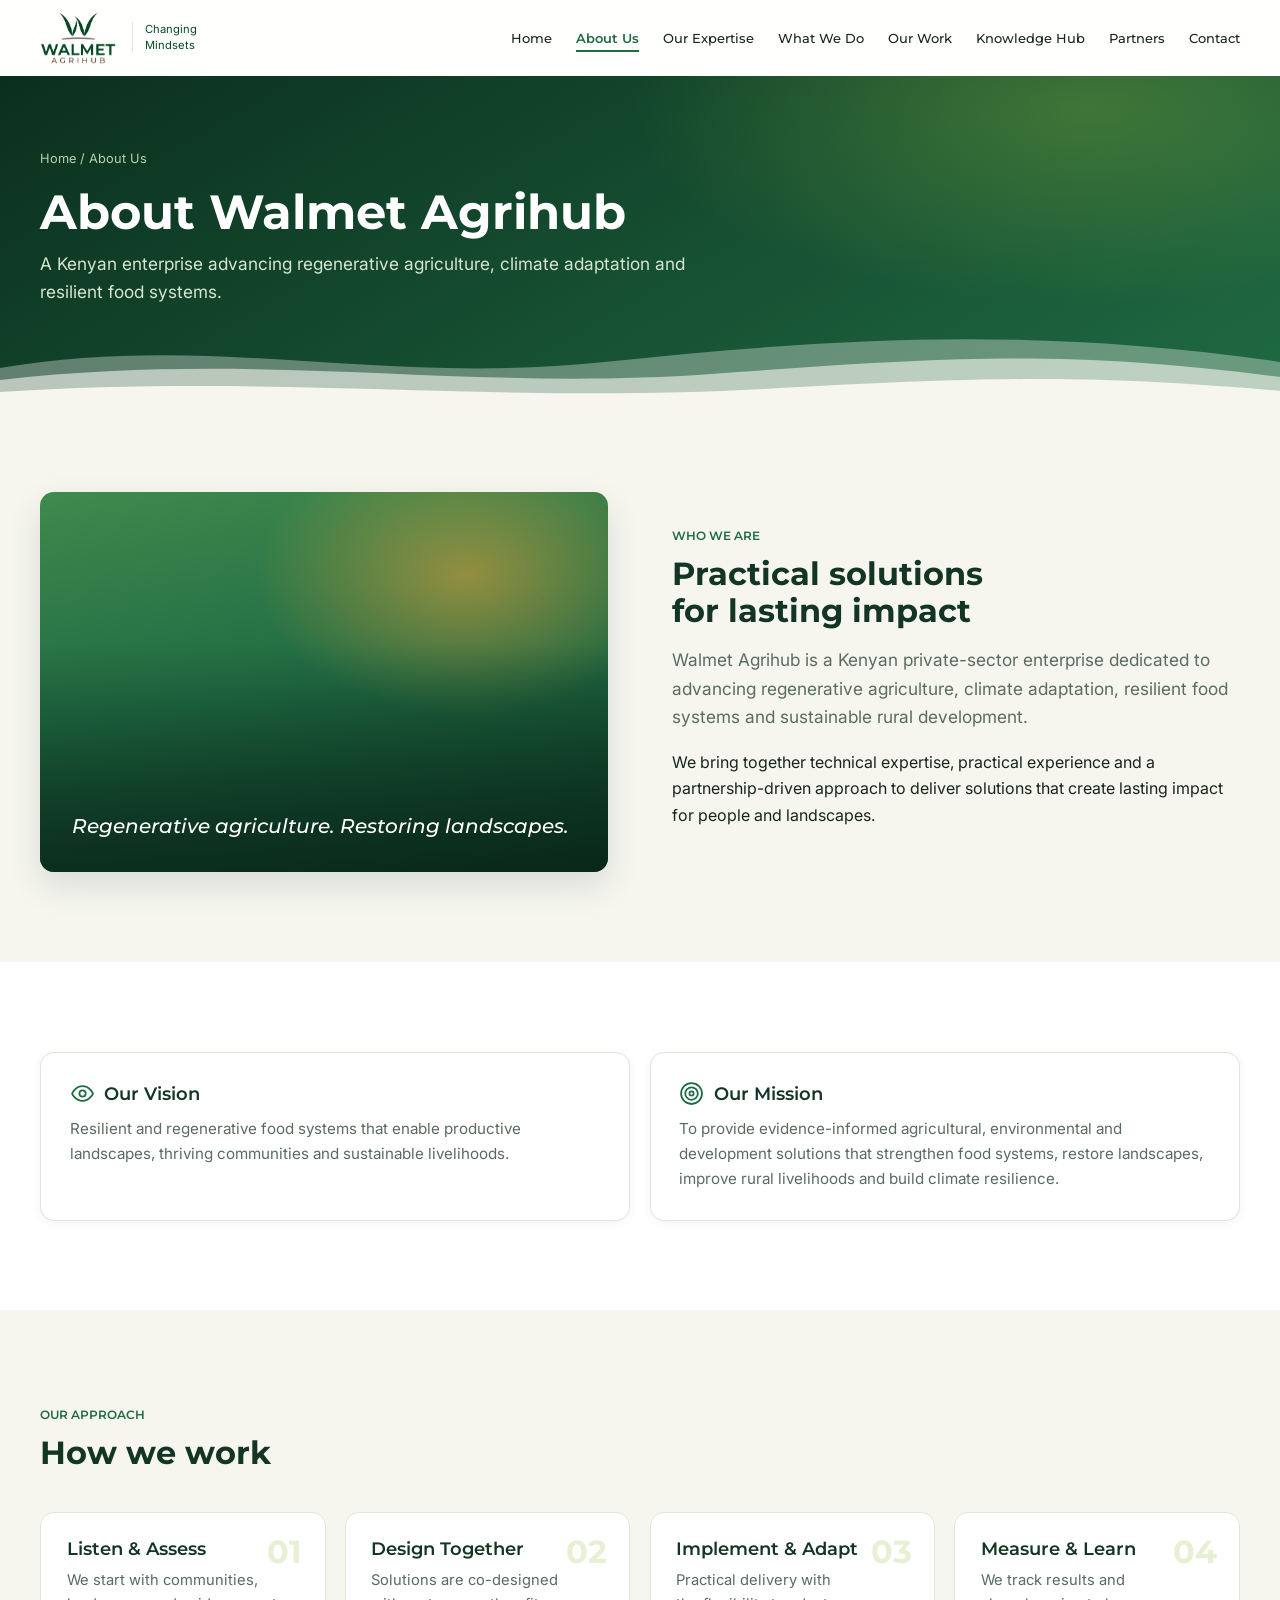
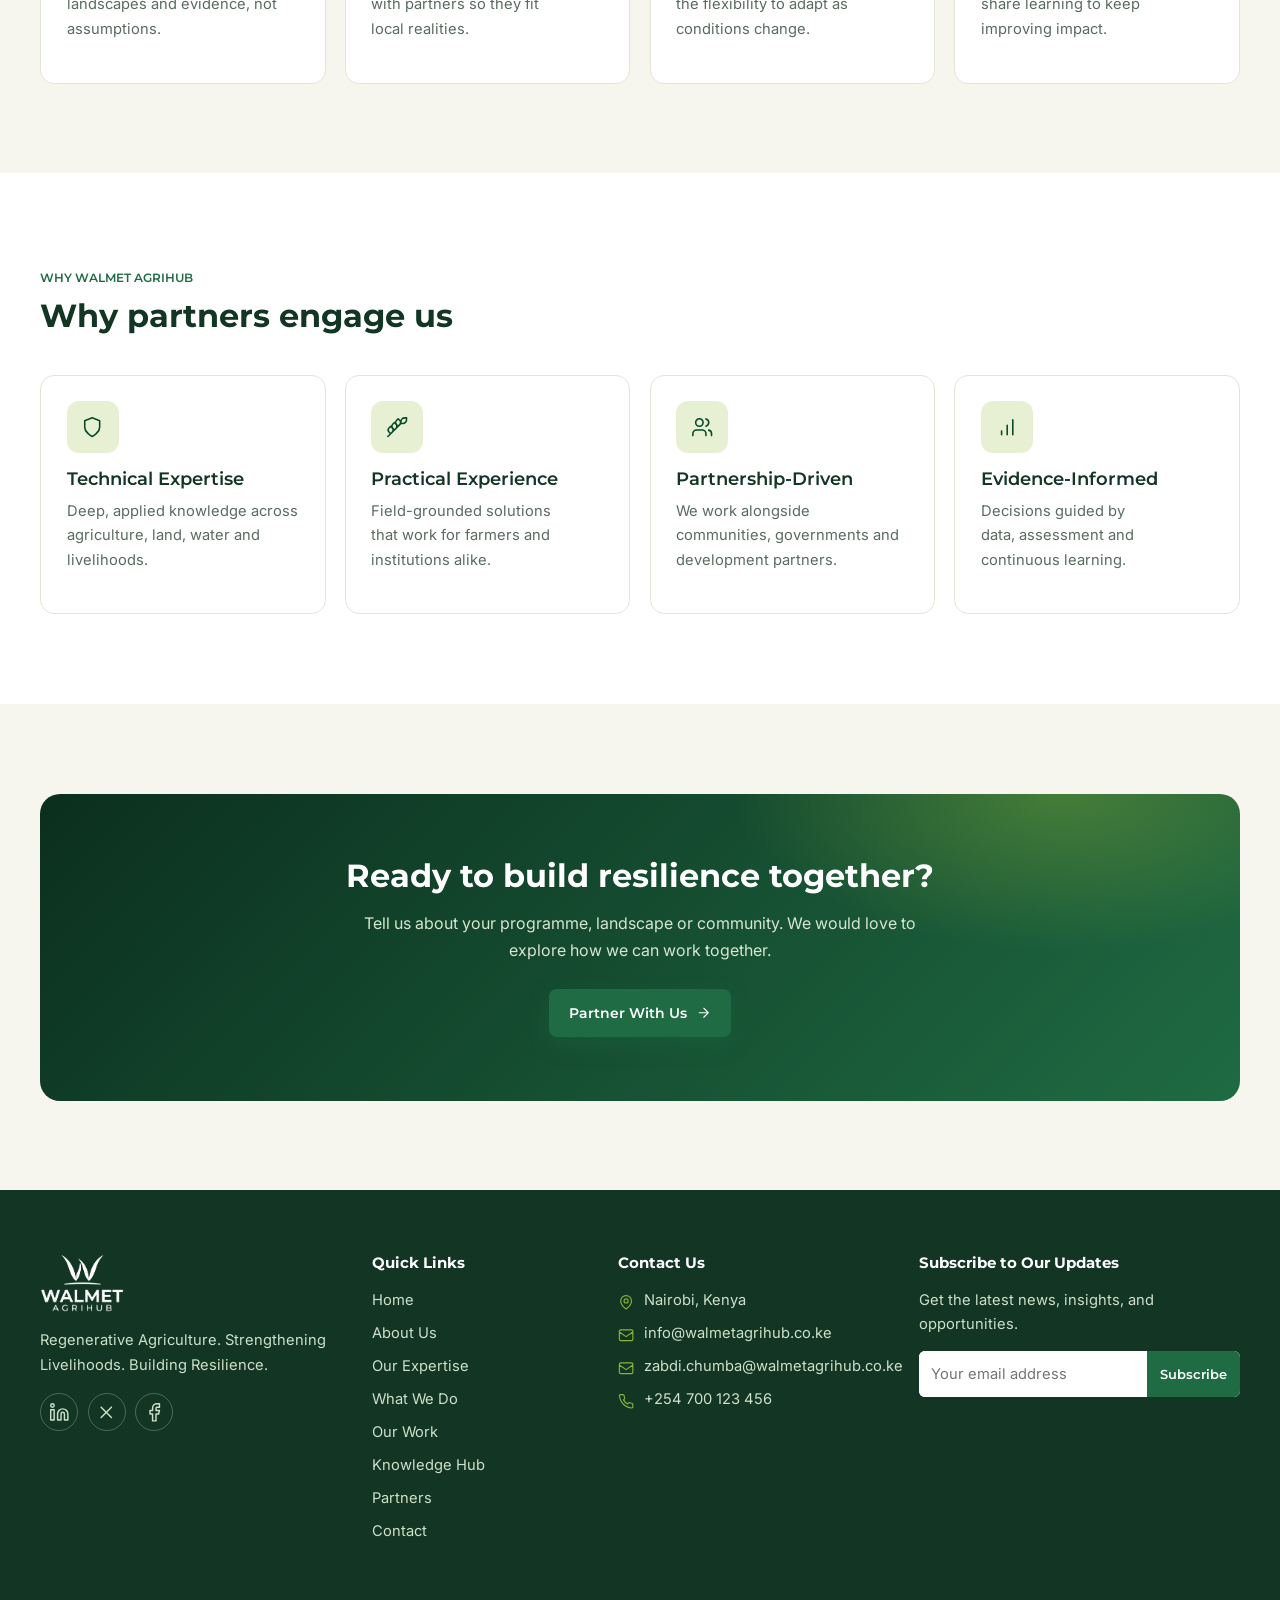
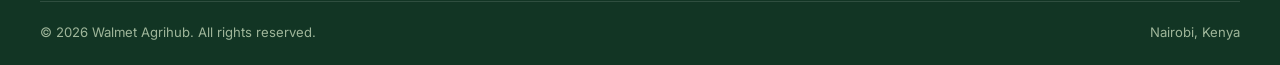
==== commit 73e2f372: "updates" ====
--- a/about.html
+++ b/about.html
@@ -24,7 +24,7 @@
   <div class="container">
     <a class="brand" href="index.html" aria-label="Walmet Agrihub home">
       <img src="logo.png" alt="Walmet Agrihub logo" width="76" height="52">
-      <span class="brand-tag">Regenerating Agriculture. Strengthening Livelihoods. Building Resilience.</span>
+      <span class="brand-tag">Changing Mindsets<span class="brand-tag__wide">. Regenerative Agriculture. Strengthening Livelihoods. Building Resilience.</span></span>
     </a>
     <button class="nav-toggle" aria-label="Toggle menu" aria-expanded="false" aria-controls="site-nav"><span></span></button>
     <nav class="nav" id="site-nav" aria-label="Primary"><a href="index.html">Home</a><a href="about.html" aria-current="page">About Us</a><a href="expertise.html">Our Expertise</a><a href="what-we-do.html">What We Do</a><a href="our-work.html">Our Work</a><a href="knowledge-hub.html">Knowledge Hub</a><a href="partners.html">Partners</a><a href="contact.html">Contact</a></nav>
@@ -39,7 +39,7 @@
   <path d="M0 130 C320 100 560 150 860 125 S1250 105 1440 128 V150 H0Z" fill="#f6f6ef"/>
 </svg></section>
 <section class="section"><div class="container split">
-  <div class="visual reveal reveal--left"><blockquote>Regenerating agriculture. Restoring landscapes.</blockquote></div>
+  <div class="visual reveal reveal--left"><blockquote>Regenerative agriculture. Restoring landscapes.</blockquote></div>
   <div class="reveal reveal--right"><span class="eyebrow">Who We Are</span><h2>Practical solutions for lasting impact</h2>
     <p class="lead">Walmet Agrihub is a Kenyan private-sector enterprise dedicated to advancing regenerative agriculture, climate adaptation, resilient food systems and sustainable rural development.</p>
     <p>We bring together technical expertise, practical experience and a partnership-driven approach to deliver solutions that create lasting impact for people and landscapes.</p></div>
@@ -60,7 +60,7 @@
   <div class="container footer-grid">
     <div>
       <img class="footer-logo" src="logo.png" alt="Walmet Agrihub">
-      <p>Regenerating Agriculture. Strengthening Livelihoods. Building Resilience.</p>
+      <p>Regenerative Agriculture. Strengthening Livelihoods. Building Resilience.</p>
       <div class="social">
         <a href="https://www.linkedin.com/" aria-label="LinkedIn" target="_blank" rel="noopener"><svg class="icon " viewBox="0 0 24 24" aria-hidden="true"><path d="M16 8a6 6 0 0 1 6 6v7h-4v-7a2 2 0 0 0-4 0v7h-4v-7a6 6 0 0 1 6-6zM2 9h4v12H2zM4 6a2 2 0 1 0 0-4 2 2 0 0 0 0 4z"/></svg></a>
         <a href="https://x.com/" aria-label="X" target="_blank" rel="noopener"><svg class="icon " viewBox="0 0 24 24" aria-hidden="true"><path d="M18 6 6 18M6 6l12 12"/></svg></a>
@@ -72,10 +72,11 @@
       <ul class="footer-contact">
         <li><svg class="icon " viewBox="0 0 24 24" aria-hidden="true"><path d="M20 10c0 6-8 12-8 12s-8-6-8-12a8 8 0 0 1 16 0z"/><circle cx="12" cy="10" r="3"/></svg><span>Nairobi, Kenya</span></li>
         <li><svg class="icon " viewBox="0 0 24 24" aria-hidden="true"><path d="M4 4h16a2 2 0 0 1 2 2v12a2 2 0 0 1-2 2H4a2 2 0 0 1-2-2V6a2 2 0 0 1 2-2zM22 7l-10 7L2 7"/></svg><a href="mailto:info@walmetagrihub.co.ke">info@walmetagrihub.co.ke</a></li>
+        <li><svg class="icon " viewBox="0 0 24 24" aria-hidden="true"><path d="M4 4h16a2 2 0 0 1 2 2v12a2 2 0 0 1-2 2H4a2 2 0 0 1-2-2V6a2 2 0 0 1 2-2zM22 7l-10 7L2 7"/></svg><a href="mailto:zabdi.chumba@walmetagrihub.co.ke">zabdi.chumba@walmetagrihub.co.ke</a></li>
         <li><svg class="icon " viewBox="0 0 24 24" aria-hidden="true"><path d="M22 16.92v3a2 2 0 0 1-2.18 2 19.8 19.8 0 0 1-8.63-3.07 19.5 19.5 0 0 1-6-6 19.8 19.8 0 0 1-3.07-8.67A2 2 0 0 1 4.11 2h3a2 2 0 0 1 2 1.72c.13.96.36 1.9.7 2.81a2 2 0 0 1-.45 2.11L8.09 9.91a16 16 0 0 0 6 6l1.27-1.27a2 2 0 0 1 2.11-.45c.91.34 1.85.57 2.81.7A2 2 0 0 1 22 16.92z"/></svg><a href="tel:+254700123456">+254 700 123 456</a></li>
       </ul></div>
-    <div><h4>Work With Us</h4><p>Partner with Walmet Agrihub on regenerative agriculture, climate resilience and livelihoods programmes.</p>
-      <a class="btn btn--primary" href="contact.html#enquiry">Partner With Us <svg class="icon " viewBox="0 0 24 24" aria-hidden="true"><path d="M5 12h14M12 5l7 7-7 7"/></svg></a></div>
+    <div><h4>Subscribe to Our Updates</h4><p>Get the latest news, insights, and opportunities.</p>
+      <form class="subscribe-form" data-newsletter><input type="email" name="email" placeholder="Your email address" aria-label="Your email address" required><button type="submit">Subscribe</button></form></div>
   </div>
   <div class="container footer-bottom"><span>&copy; <span data-year>2026</span> Walmet Agrihub. All rights reserved.</span><span>Nairobi, Kenya</span></div>
 </footer>
--- a/styles.css
+++ b/styles.css
@@ -92,7 +92,8 @@
 .brand { display: flex; align-items: center; gap: 1rem; }
 .brand img { height: 52px; width: auto; transition: height .3s; }
 .is-scrolled .brand img { height: 44px; }
-.brand-tag { display: none; font-size: .7rem; line-height: 1.35; color: var(--green-700); border-left: 1px solid var(--line); padding-left: 1rem; max-width: 150px; }
+.brand-tag { display: block; font-size: .7rem; line-height: 1.35; color: var(--green-700); border-left: 1px solid var(--line); padding-left: .75rem; max-width: 94px; }
+.brand-tag__wide { display: none; }
 
 .nav { display: flex; align-items: center; gap: 1.5rem; }
 .nav a { position: relative; font: 500 .84rem var(--font-head); color: var(--ink); padding: .4rem 0; white-space: nowrap; }
@@ -114,7 +115,7 @@
 .nav-toggle[aria-expanded="true"] span::before { transform: translateY(7px) rotate(45deg); }
 .nav-toggle[aria-expanded="true"] span::after  { transform: translateY(-7px) rotate(-45deg); }
 
-@media (min-width: 1480px) { .brand-tag { display: block; max-width: 210px; } }
+@media (min-width: 1480px) { .brand-tag { max-width: 210px; } .brand-tag__wide { display: inline; } }
 @media (max-width: 1100px) {
   .nav-toggle { display: block; }
   .nav {
@@ -197,7 +198,7 @@
 
 /* ---------- Footer ---------- */
 .site-footer { background: var(--green-800); color: #cfe0c9; padding: 4rem 0 0; font-size: .92rem; }
-.footer-grid { display: grid; grid-template-columns: 1.4fr 1fr 1.2fr 1fr; gap: 2.5rem; padding-bottom: 3rem; }
+.footer-grid { display: grid; grid-template-columns: 1.4fr 1fr 1.2fr 1.5fr; gap: 2rem; padding-bottom: 3rem; }
 .footer-logo { height: 58px; width: auto; filter: brightness(0) invert(1); margin-bottom: 1rem; }
 .site-footer h4 { color: #fff; font-size: .95rem; margin-bottom: 1rem; }
 .site-footer li { margin-bottom: .55rem; }
@@ -205,6 +206,11 @@
 .site-footer a:hover { color: var(--lime); }
 .footer-contact li { display: flex; gap: .65rem; align-items: flex-start; }
 .footer-contact .icon { width: 1.1em; margin-top: .25em; color: var(--lime); }
+.subscribe-form { display: flex; width: 100%; min-width: 0; border-radius: 6px; overflow: hidden; background: #fff; }
+.subscribe-form input { flex: 1; width: 0; min-width: 0; height: 46px; padding: 0 .75rem; border: 0; border-radius: 0; color: var(--ink); font: inherit; }
+.subscribe-form input:focus { outline: 2px solid var(--lime); outline-offset: -2px; }
+.subscribe-form button { flex: none; min-height: 46px; padding: 0 .8rem; border: 0; border-radius: 0; background: var(--green-600); color: #fff; font: 600 .82rem var(--font-head); cursor: pointer; }
+.subscribe-form button:hover { background: var(--green-500); }
 .social { display: flex; gap: .6rem; margin-top: 1rem; }
 .social a { display: grid; place-items: center; width: 38px; height: 38px; border-radius: 50%; border: 1px solid rgba(255,255,255,.25); transition: background .25s, transform .25s; }
 .social a:hover { background: var(--lime); color: var(--green-900); transform: translateY(-3px); }
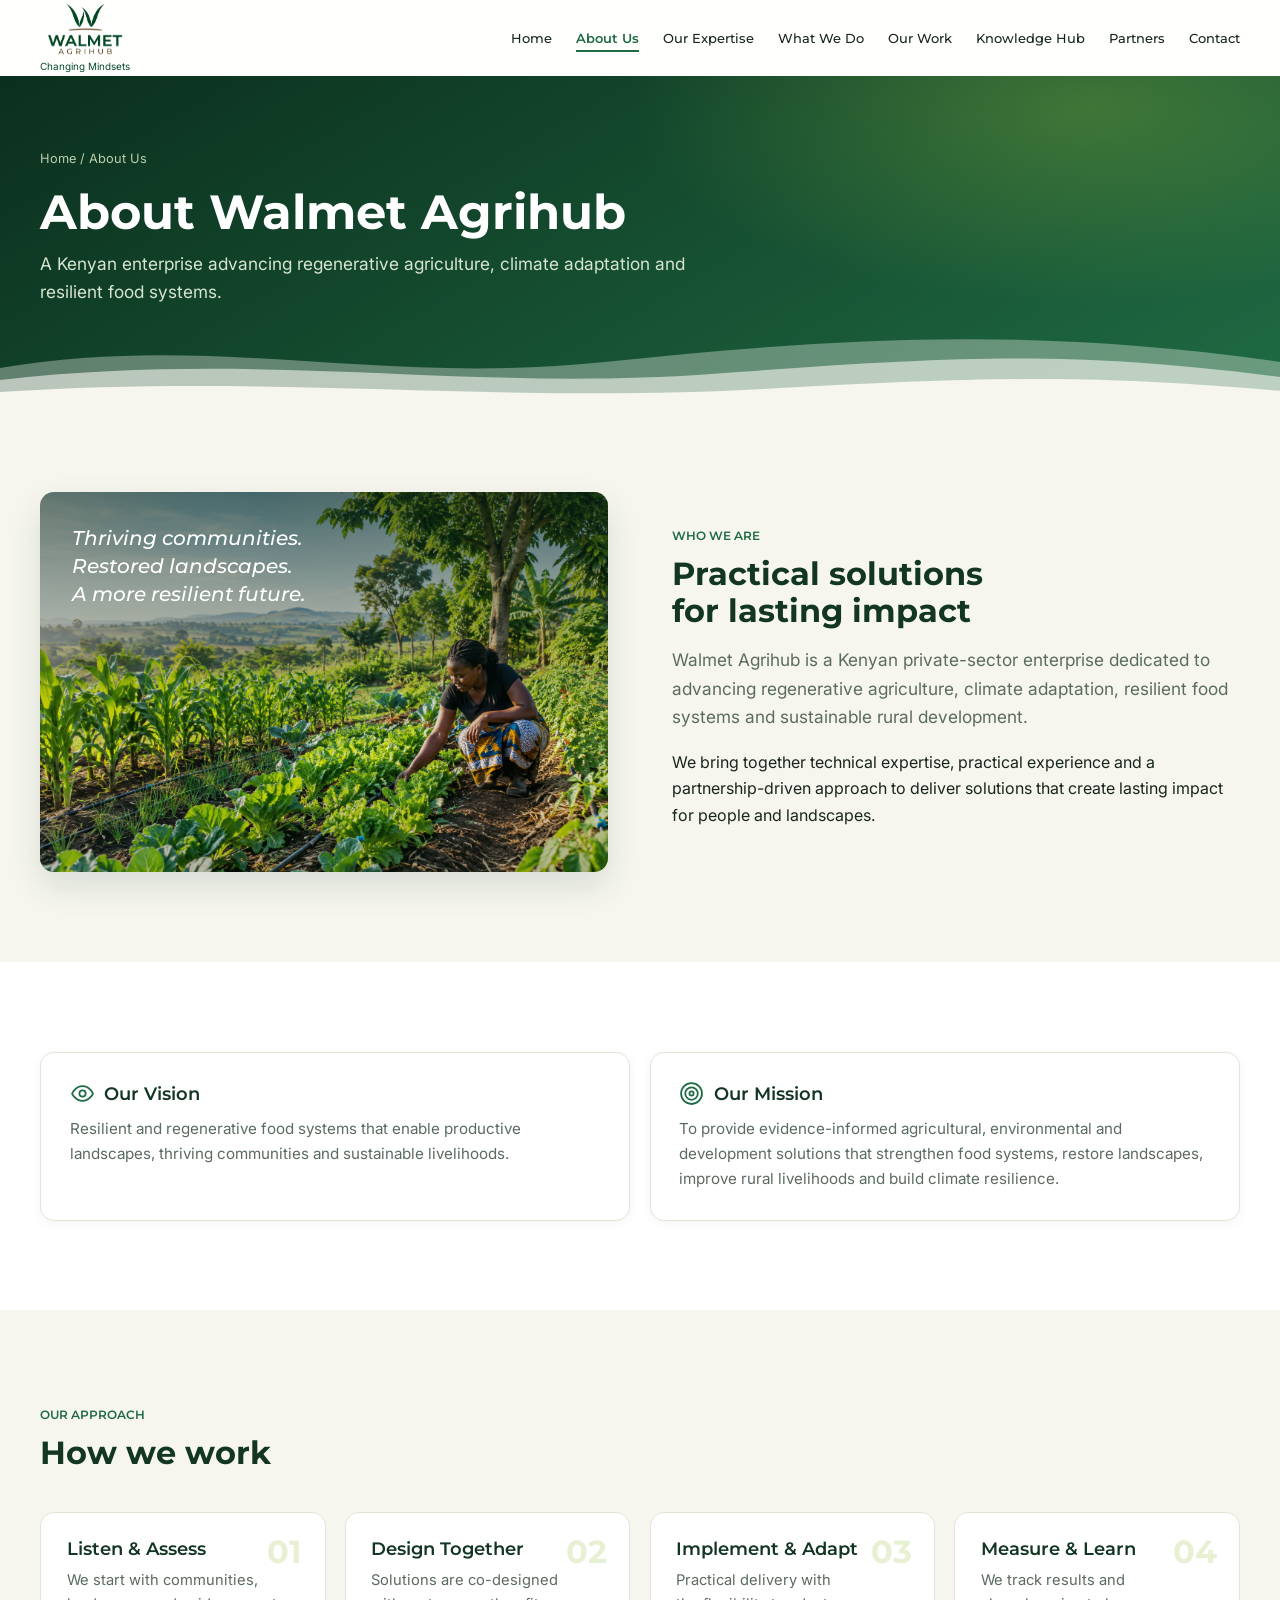
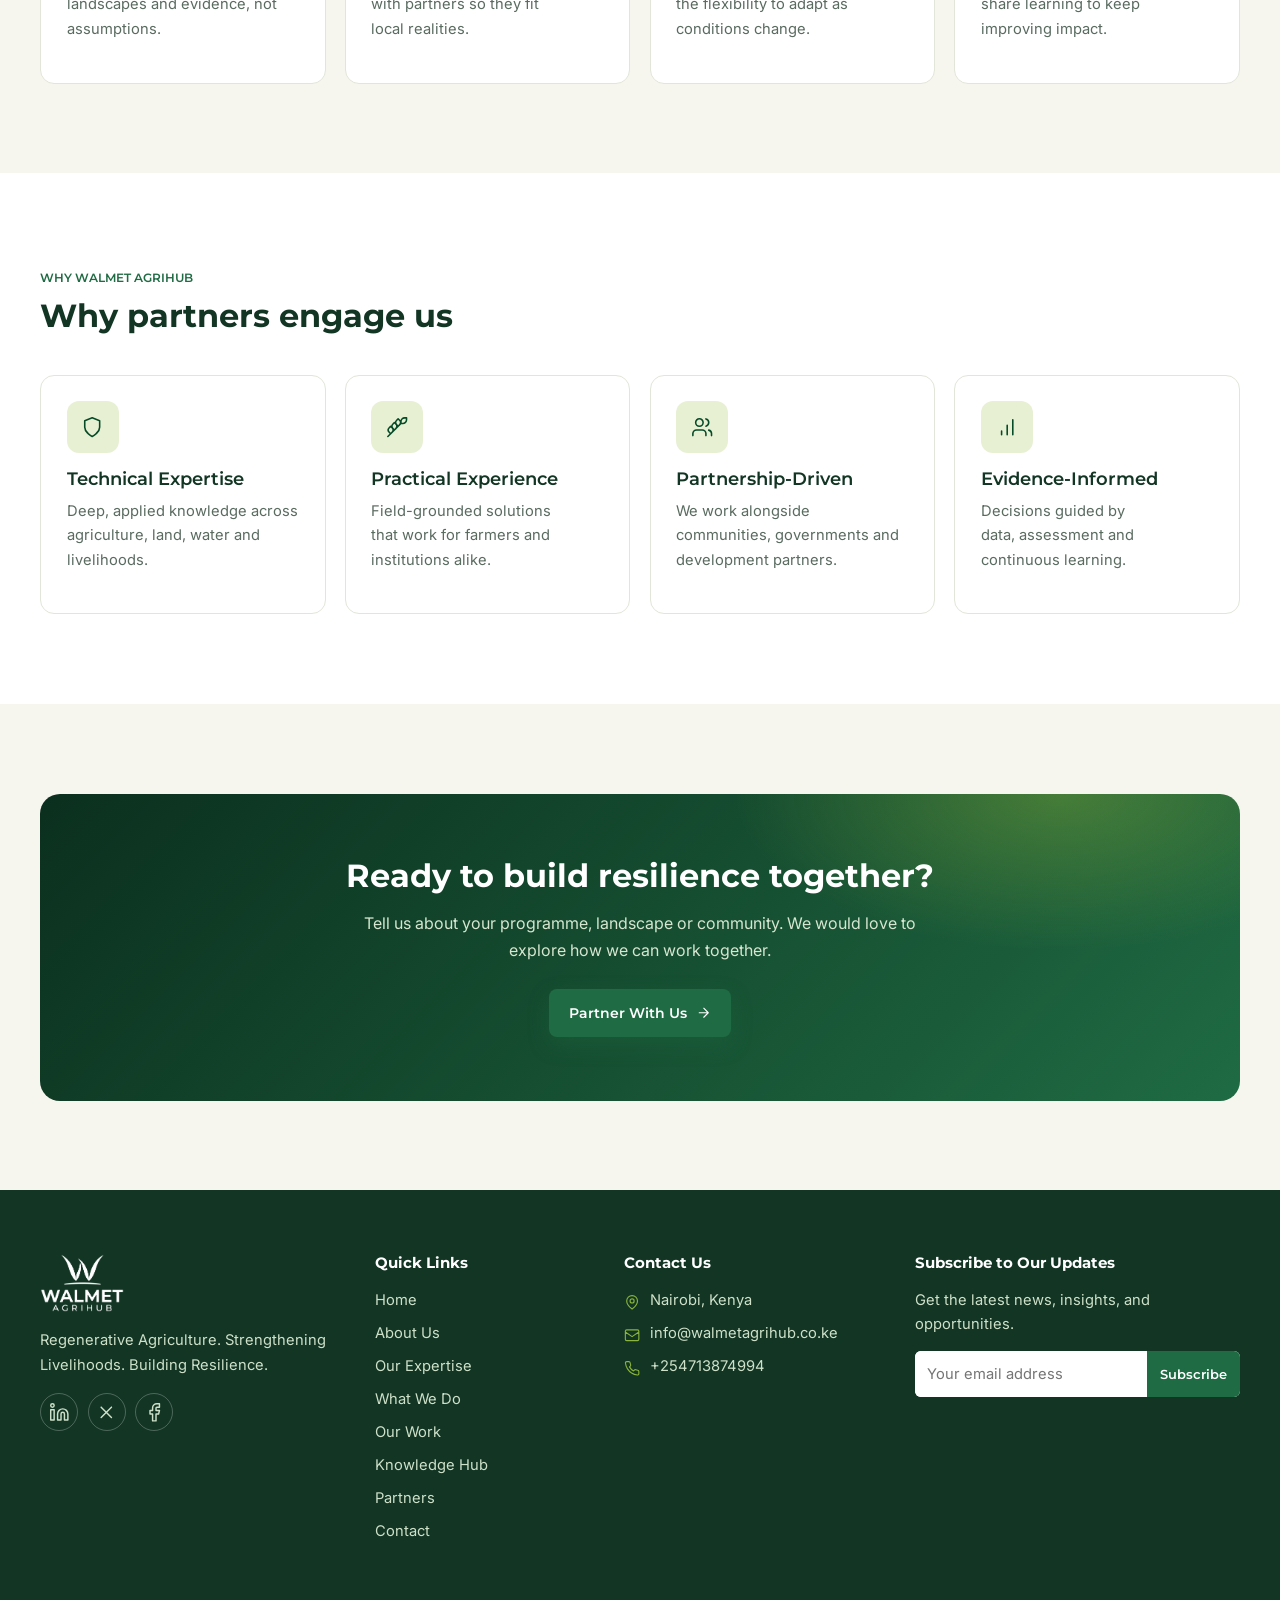
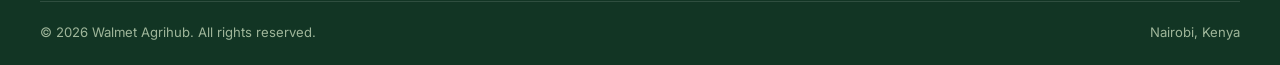
==== commit 3fd1e14d: "minor updates" ====
--- a/about.html
+++ b/about.html
@@ -39,7 +39,7 @@
   <path d="M0 130 C320 100 560 150 860 125 S1250 105 1440 128 V150 H0Z" fill="#f6f6ef"/>
 </svg></section>
 <section class="section"><div class="container split">
-  <div class="visual reveal reveal--left"><blockquote>Regenerative agriculture. Restoring landscapes.</blockquote></div>
+  <div class="visual visual--about reveal reveal--left"><blockquote>Thriving communities.<br>Restored landscapes.<br>A more resilient future.</blockquote></div>
   <div class="reveal reveal--right"><span class="eyebrow">Who We Are</span><h2>Practical solutions for lasting impact</h2>
     <p class="lead">Walmet Agrihub is a Kenyan private-sector enterprise dedicated to advancing regenerative agriculture, climate adaptation, resilient food systems and sustainable rural development.</p>
     <p>We bring together technical expertise, practical experience and a partnership-driven approach to deliver solutions that create lasting impact for people and landscapes.</p></div>
@@ -72,8 +72,7 @@
       <ul class="footer-contact">
         <li><svg class="icon " viewBox="0 0 24 24" aria-hidden="true"><path d="M20 10c0 6-8 12-8 12s-8-6-8-12a8 8 0 0 1 16 0z"/><circle cx="12" cy="10" r="3"/></svg><span>Nairobi, Kenya</span></li>
         <li><svg class="icon " viewBox="0 0 24 24" aria-hidden="true"><path d="M4 4h16a2 2 0 0 1 2 2v12a2 2 0 0 1-2 2H4a2 2 0 0 1-2-2V6a2 2 0 0 1 2-2zM22 7l-10 7L2 7"/></svg><a href="mailto:info@walmetagrihub.co.ke">info@walmetagrihub.co.ke</a></li>
-        <li><svg class="icon " viewBox="0 0 24 24" aria-hidden="true"><path d="M4 4h16a2 2 0 0 1 2 2v12a2 2 0 0 1-2 2H4a2 2 0 0 1-2-2V6a2 2 0 0 1 2-2zM22 7l-10 7L2 7"/></svg><a href="mailto:zabdi.chumba@walmetagrihub.co.ke">zabdi.chumba@walmetagrihub.co.ke</a></li>
-        <li><svg class="icon " viewBox="0 0 24 24" aria-hidden="true"><path d="M22 16.92v3a2 2 0 0 1-2.18 2 19.8 19.8 0 0 1-8.63-3.07 19.5 19.5 0 0 1-6-6 19.8 19.8 0 0 1-3.07-8.67A2 2 0 0 1 4.11 2h3a2 2 0 0 1 2 1.72c.13.96.36 1.9.7 2.81a2 2 0 0 1-.45 2.11L8.09 9.91a16 16 0 0 0 6 6l1.27-1.27a2 2 0 0 1 2.11-.45c.91.34 1.85.57 2.81.7A2 2 0 0 1 22 16.92z"/></svg><a href="tel:+254700123456">+254 700 123 456</a></li>
+        <li><svg class="icon " viewBox="0 0 24 24" aria-hidden="true"><path d="M22 16.92v3a2 2 0 0 1-2.18 2 19.8 19.8 0 0 1-8.63-3.07 19.5 19.5 0 0 1-6-6 19.8 19.8 0 0 1-3.07-8.67A2 2 0 0 1 4.11 2h3a2 2 0 0 1 2 1.72c.13.96.36 1.9.7 2.81a2 2 0 0 1-.45 2.11L8.09 9.91a16 16 0 0 0 6 6l1.27-1.27a2 2 0 0 1 2.11-.45c.91.34 1.85.57 2.81.7A2 2 0 0 1 22 16.92z"/></svg><a href="tel:+254713874994">+254713874994</a></li>
       </ul></div>
     <div><h4>Subscribe to Our Updates</h4><p>Get the latest news, insights, and opportunities.</p>
       <form class="subscribe-form" data-newsletter><input type="email" name="email" placeholder="Your email address" aria-label="Your email address" required><button type="submit">Subscribe</button></form></div>
--- a/styles.css
+++ b/styles.css
@@ -89,10 +89,10 @@
 .site-header.is-scrolled { box-shadow: var(--shadow-sm); border-color: var(--line); --header-h: 66px; height: 66px; }
 .site-header .container { height: 100%; display: flex; align-items: center; justify-content: space-between; gap: 1.5rem; }
 
-.brand { display: flex; align-items: center; gap: 1rem; }
+.brand { display: flex; flex-direction: column; align-items: center; justify-content: center; gap: .4rem; }
 .brand img { height: 52px; width: auto; transition: height .3s; }
 .is-scrolled .brand img { height: 44px; }
-.brand-tag { display: block; font-size: .7rem; line-height: 1.35; color: var(--green-700); border-left: 1px solid var(--line); padding-left: .75rem; max-width: 94px; }
+.brand-tag { display: block; font-size: .62rem; line-height: 1.1; color: var(--green-700); text-align: center; white-space: nowrap; }
 .brand-tag__wide { display: none; }
 
 .nav { display: flex; align-items: center; gap: 1.5rem; }
@@ -258,12 +258,14 @@
 .visual {
   position: relative; min-height: 380px; border-radius: var(--radius); overflow: hidden; color: #fff; display: flex; align-items: flex-end;
   background:
-    url("../img/about.jpg") center / cover no-repeat,
+    url("image7.png") center / cover no-repeat,
     radial-gradient(300px 200px at 75% 22%, rgba(232,163,58,.55), transparent 70%),
     linear-gradient(170deg, #3f8a4d 0%, #1f6b43 50%, #0b2f1e 100%);
   box-shadow: var(--shadow-md);
 }
+.visual--about { align-items: flex-start; }
 .visual::after { content: ""; position: absolute; inset: 0; background: linear-gradient(180deg, transparent 40%, rgba(8,38,24,.75)); }
+.visual--about::after { background: linear-gradient(180deg, rgba(8,38,24,.62), rgba(8,38,24,.08) 68%, rgba(8,38,24,.32)); }
 .visual blockquote { position: relative; z-index: 1; margin: 0; padding: 2rem; font: italic 500 1.25rem/1.4 var(--font-head); }
 .vm-card { background: var(--paper); border: 1px solid var(--line); border-radius: var(--radius); padding: 1.8rem; box-shadow: var(--shadow-sm); }
 .vm-card + .vm-card { margin-top: 1rem; }
@@ -312,6 +314,8 @@
 /* Thumbs: gradient fallbacks per theme. Add real photos via data.js `image`. */
 .thumb { position: relative; background-size: cover; background-position: center; display: grid; place-items: center; color: rgba(255,255,255,.9); overflow: hidden; }
 .thumb img { position: absolute; inset: 0; width: 100%; height: 100%; object-fit: cover; transition: transform .8s var(--ease); }
+.thumb.th-asal img { object-position: center top; }
+.thumb.th-land img { object-position: center top; }
 .tile:hover .thumb img, .work-card:hover .thumb img, .post:hover .thumb img { transform: scale(1.07); }
 .thumb .icon { width: 2.4rem; height: 2.4rem; opacity: .85; }
 .th-climate  { background: linear-gradient(135deg, #1f6b43, #8ab43a); }
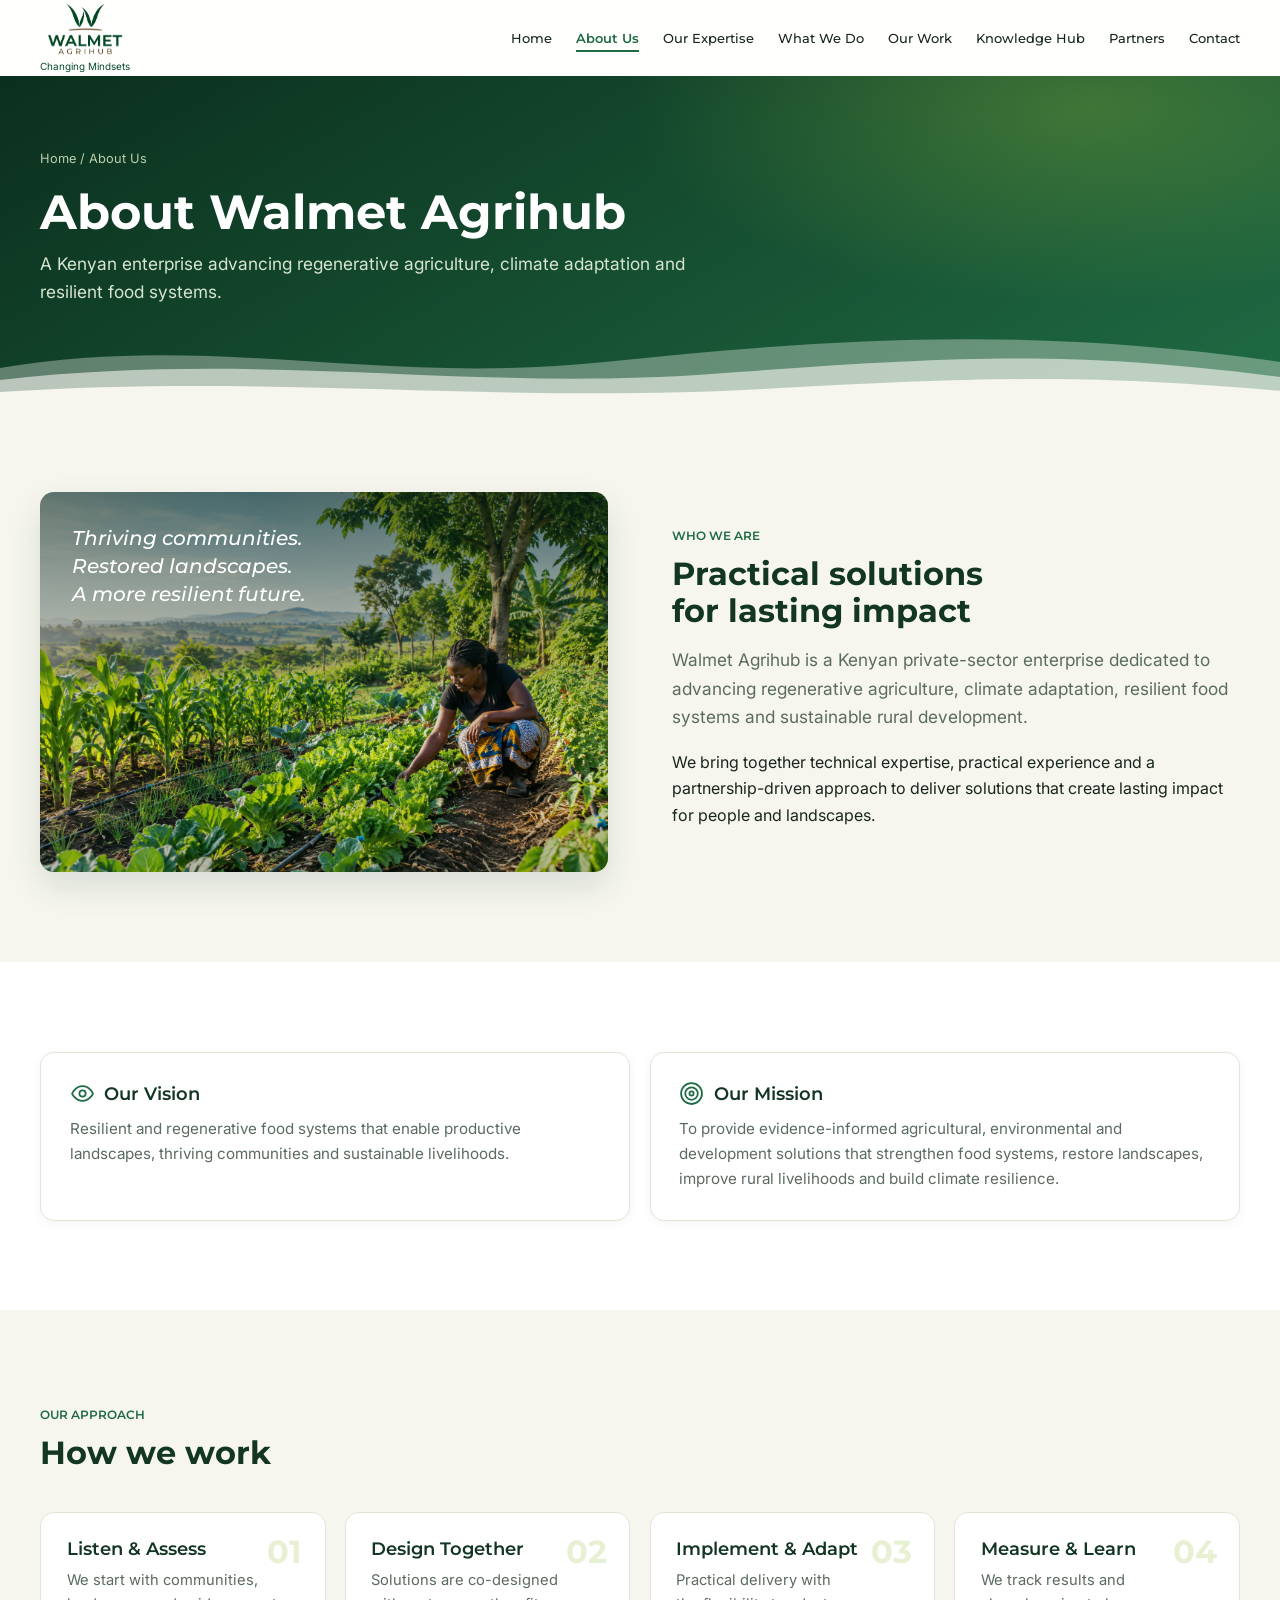
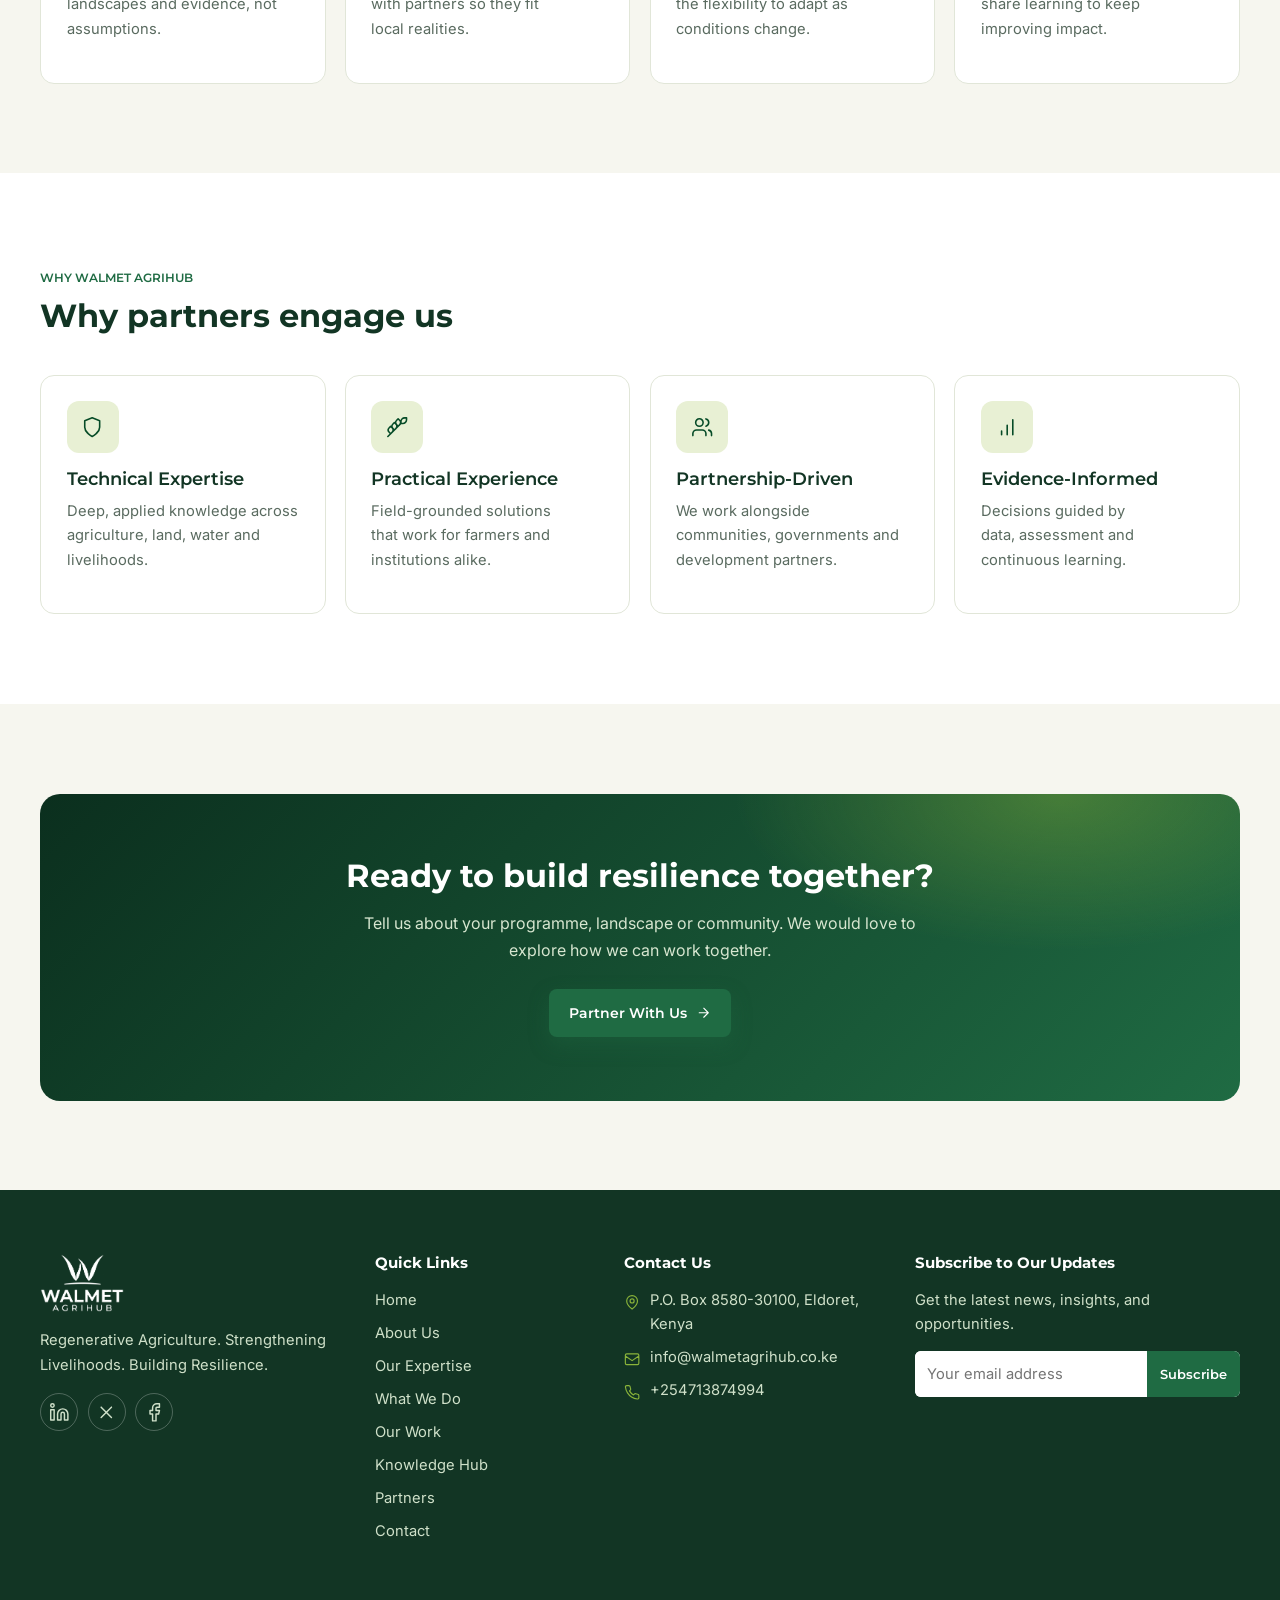
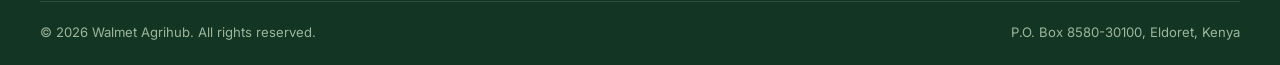
==== commit 24d10ef1: "updates" ====
--- a/about.html
+++ b/about.html
@@ -70,14 +70,14 @@
     <div><h4>Quick Links</h4><ul><li><a href="index.html">Home</a></li><li><a href="about.html">About Us</a></li><li><a href="expertise.html">Our Expertise</a></li><li><a href="what-we-do.html">What We Do</a></li><li><a href="our-work.html">Our Work</a></li><li><a href="knowledge-hub.html">Knowledge Hub</a></li><li><a href="partners.html">Partners</a></li><li><a href="contact.html">Contact</a></li></ul></div>
     <div><h4>Contact Us</h4>
       <ul class="footer-contact">
-        <li><svg class="icon " viewBox="0 0 24 24" aria-hidden="true"><path d="M20 10c0 6-8 12-8 12s-8-6-8-12a8 8 0 0 1 16 0z"/><circle cx="12" cy="10" r="3"/></svg><span>Nairobi, Kenya</span></li>
+        <li><svg class="icon " viewBox="0 0 24 24" aria-hidden="true"><path d="M20 10c0 6-8 12-8 12s-8-6-8-12a8 8 0 0 1 16 0z"/><circle cx="12" cy="10" r="3"/></svg><span>P.O. Box 8580-30100, Eldoret, Kenya</span></li>
         <li><svg class="icon " viewBox="0 0 24 24" aria-hidden="true"><path d="M4 4h16a2 2 0 0 1 2 2v12a2 2 0 0 1-2 2H4a2 2 0 0 1-2-2V6a2 2 0 0 1 2-2zM22 7l-10 7L2 7"/></svg><a href="mailto:info@walmetagrihub.co.ke">info@walmetagrihub.co.ke</a></li>
         <li><svg class="icon " viewBox="0 0 24 24" aria-hidden="true"><path d="M22 16.92v3a2 2 0 0 1-2.18 2 19.8 19.8 0 0 1-8.63-3.07 19.5 19.5 0 0 1-6-6 19.8 19.8 0 0 1-3.07-8.67A2 2 0 0 1 4.11 2h3a2 2 0 0 1 2 1.72c.13.96.36 1.9.7 2.81a2 2 0 0 1-.45 2.11L8.09 9.91a16 16 0 0 0 6 6l1.27-1.27a2 2 0 0 1 2.11-.45c.91.34 1.85.57 2.81.7A2 2 0 0 1 22 16.92z"/></svg><a href="tel:+254713874994">+254713874994</a></li>
       </ul></div>
     <div><h4>Subscribe to Our Updates</h4><p>Get the latest news, insights, and opportunities.</p>
       <form class="subscribe-form" data-newsletter><input type="email" name="email" placeholder="Your email address" aria-label="Your email address" required><button type="submit">Subscribe</button></form></div>
   </div>
-  <div class="container footer-bottom"><span>&copy; <span data-year>2026</span> Walmet Agrihub. All rights reserved.</span><span>Nairobi, Kenya</span></div>
+  <div class="container footer-bottom"><span>&copy; <span data-year>2026</span> Walmet Agrihub. All rights reserved.</span><span>P.O. Box 8580-30100, Eldoret, Kenya</span></div>
 </footer>
 <script src="main.js" defer></script>
 
--- a/styles.css
+++ b/styles.css
@@ -134,9 +134,8 @@
 .hero {
   position: relative; color: #fff; overflow: hidden; isolation: isolate;
   min-height: min(86vh, 760px); display: flex; align-items: center;
-  /* Drop a real photo at web/assets/img/hero.jpg — it layers over the gradient automatically */
   background:
-    url("../img/hero.jpg") center / cover no-repeat,
+    url("image7.png") center / cover no-repeat,
     radial-gradient(900px 420px at 80% 18%, rgba(232,163,58,.45), transparent 62%),
     linear-gradient(160deg, #0b2f1e 0%, #1f6b43 55%, #3f8a4d 100%);
 }
